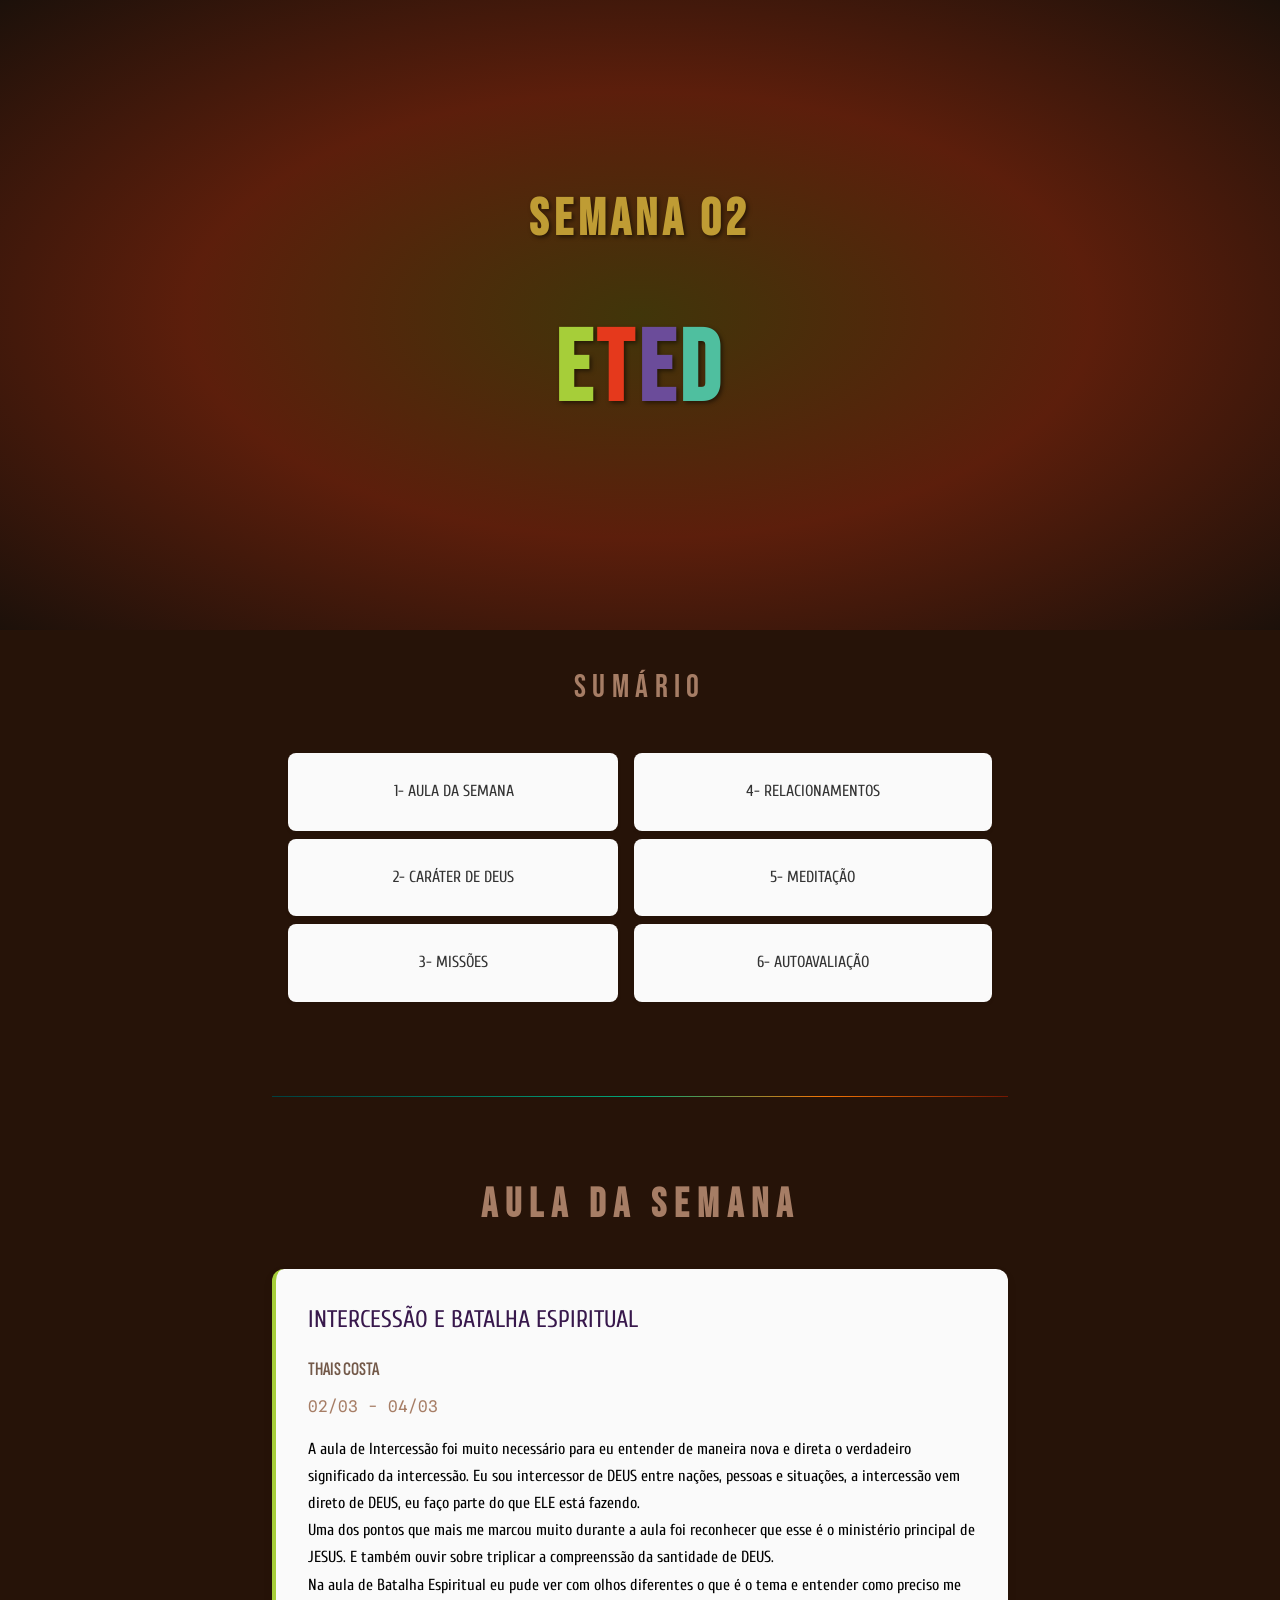
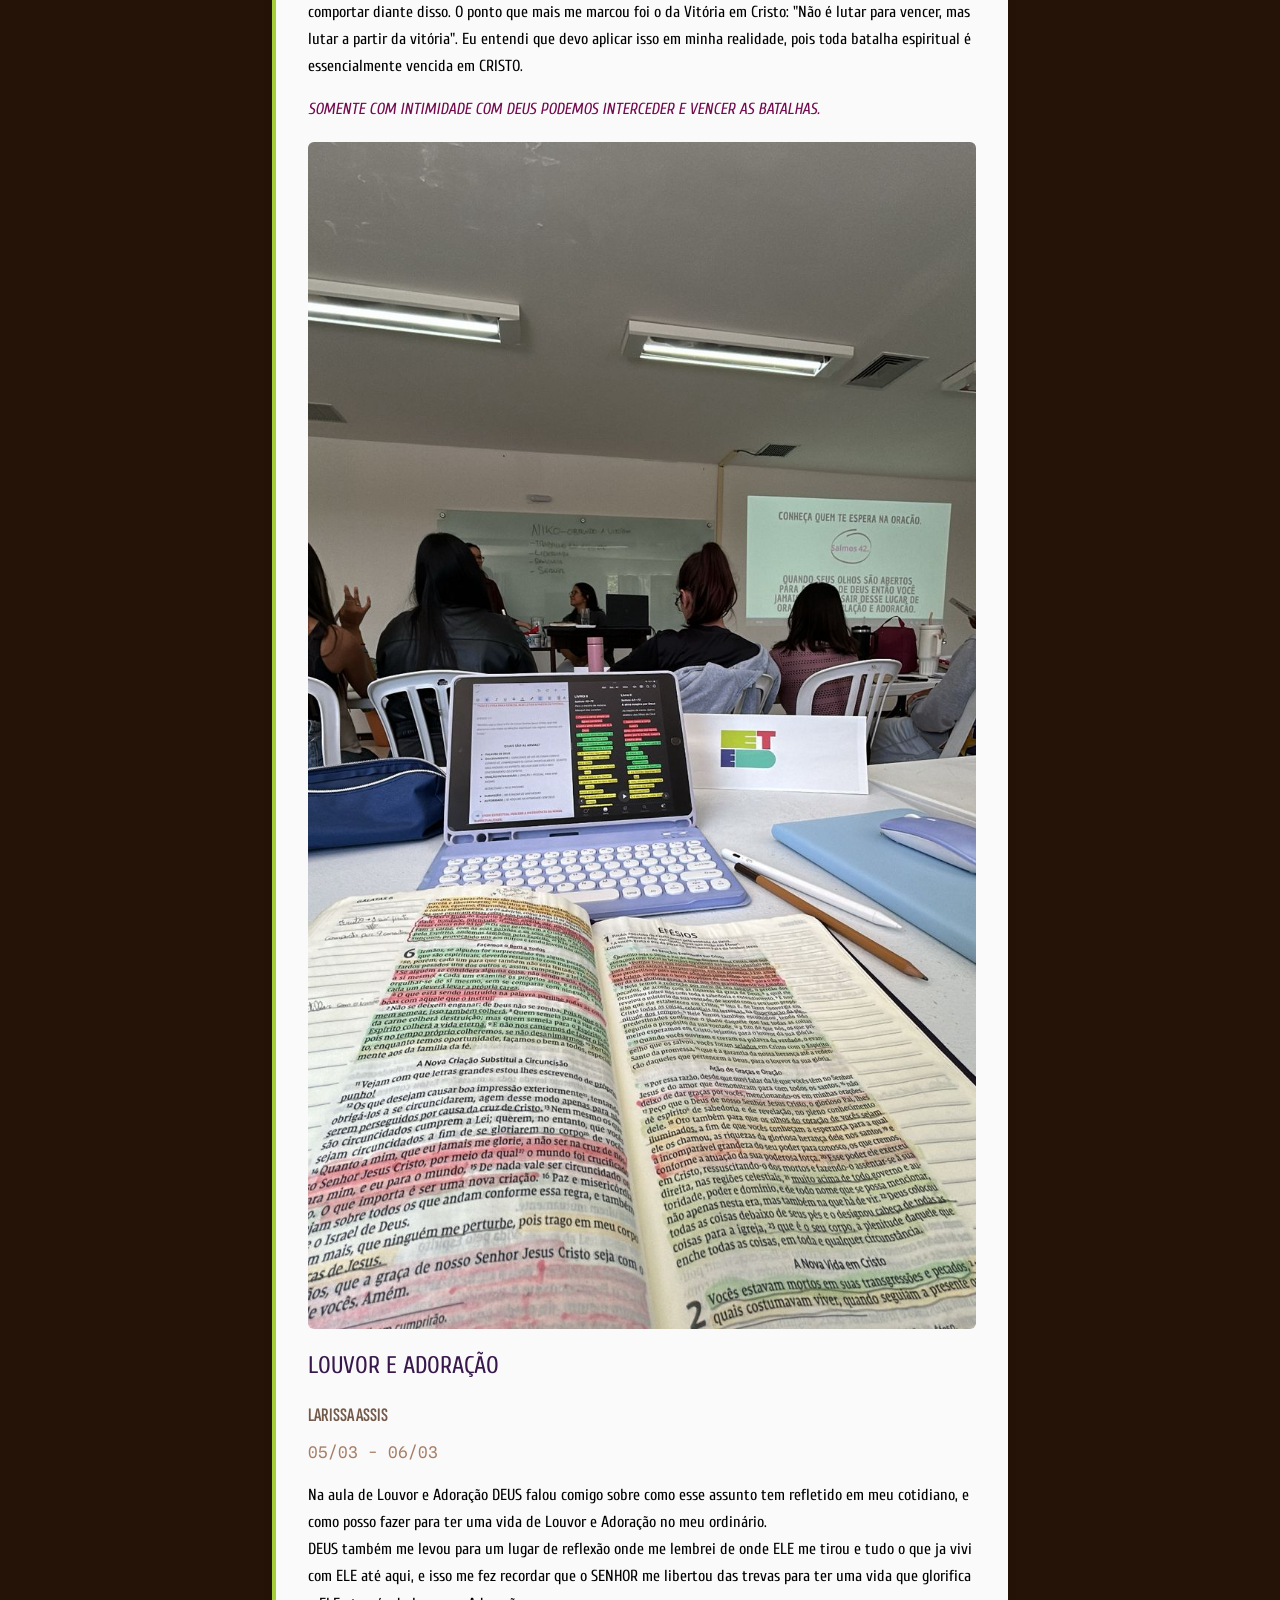
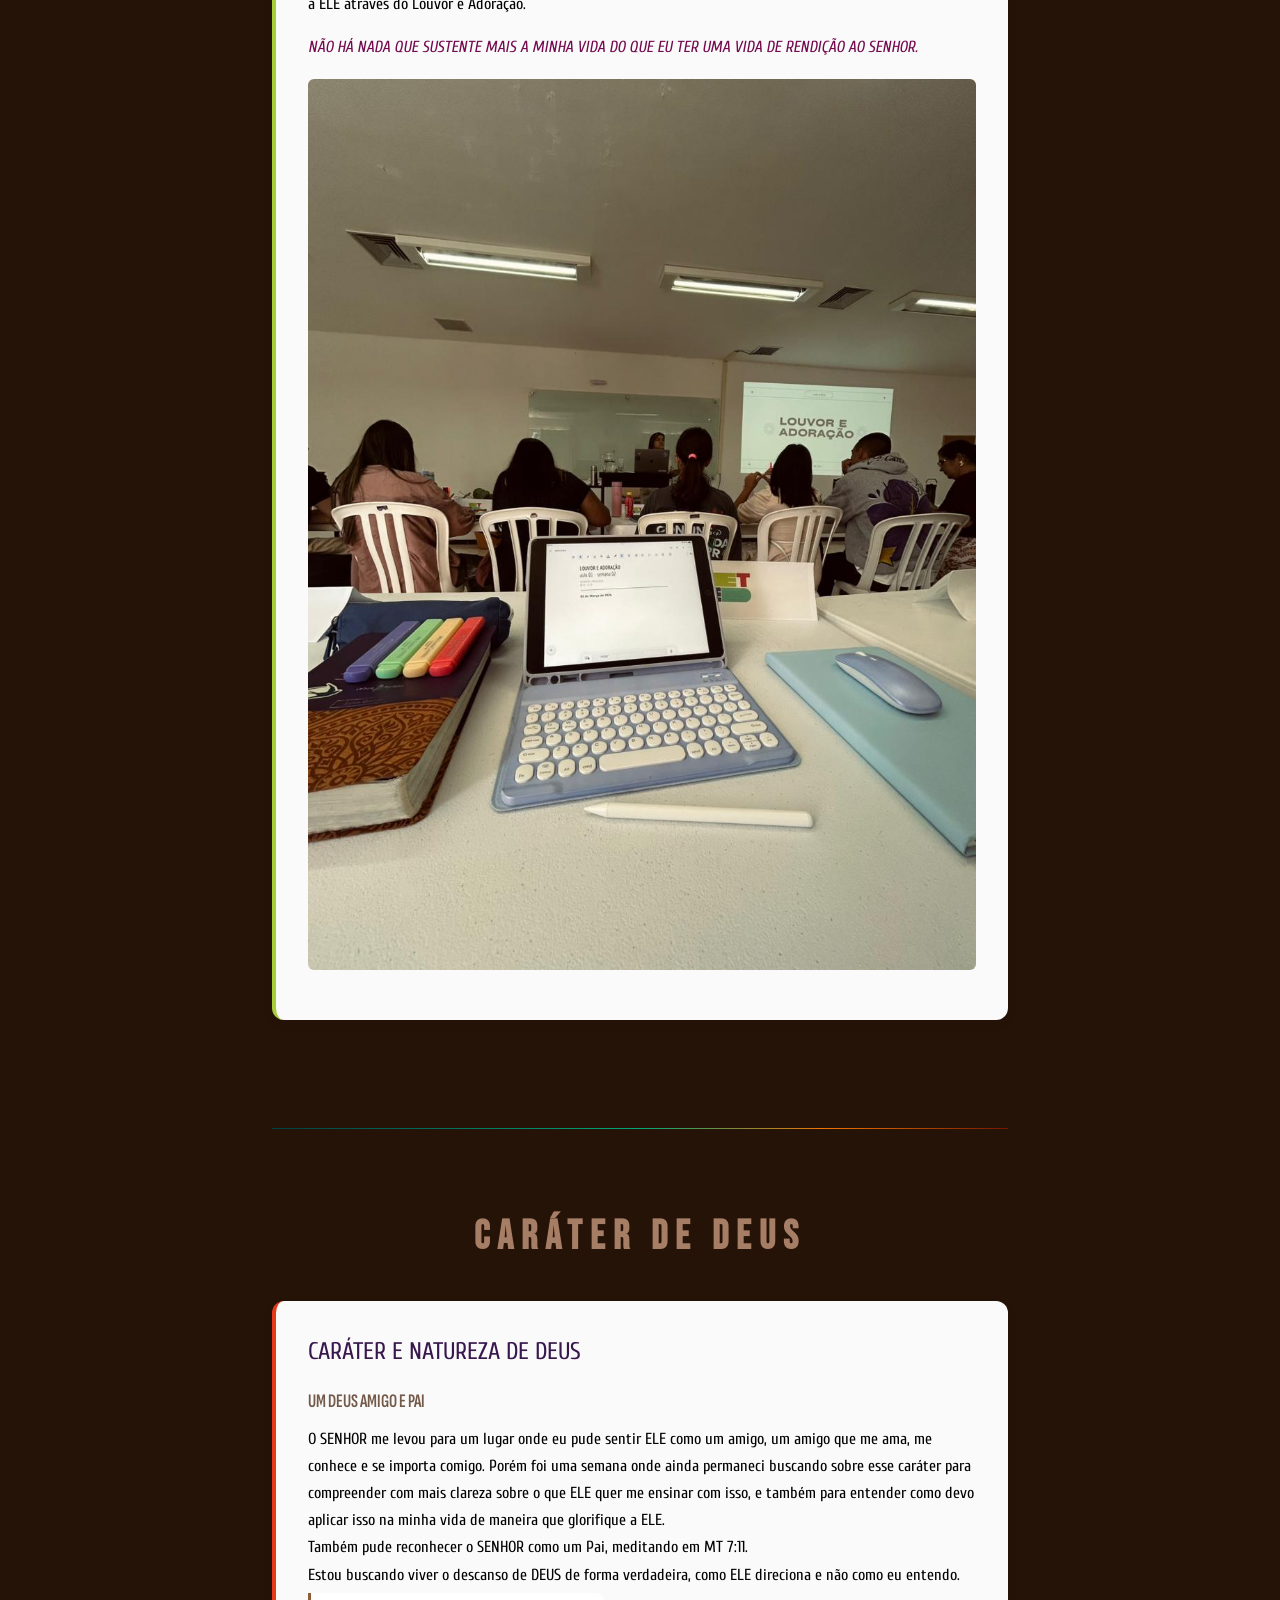
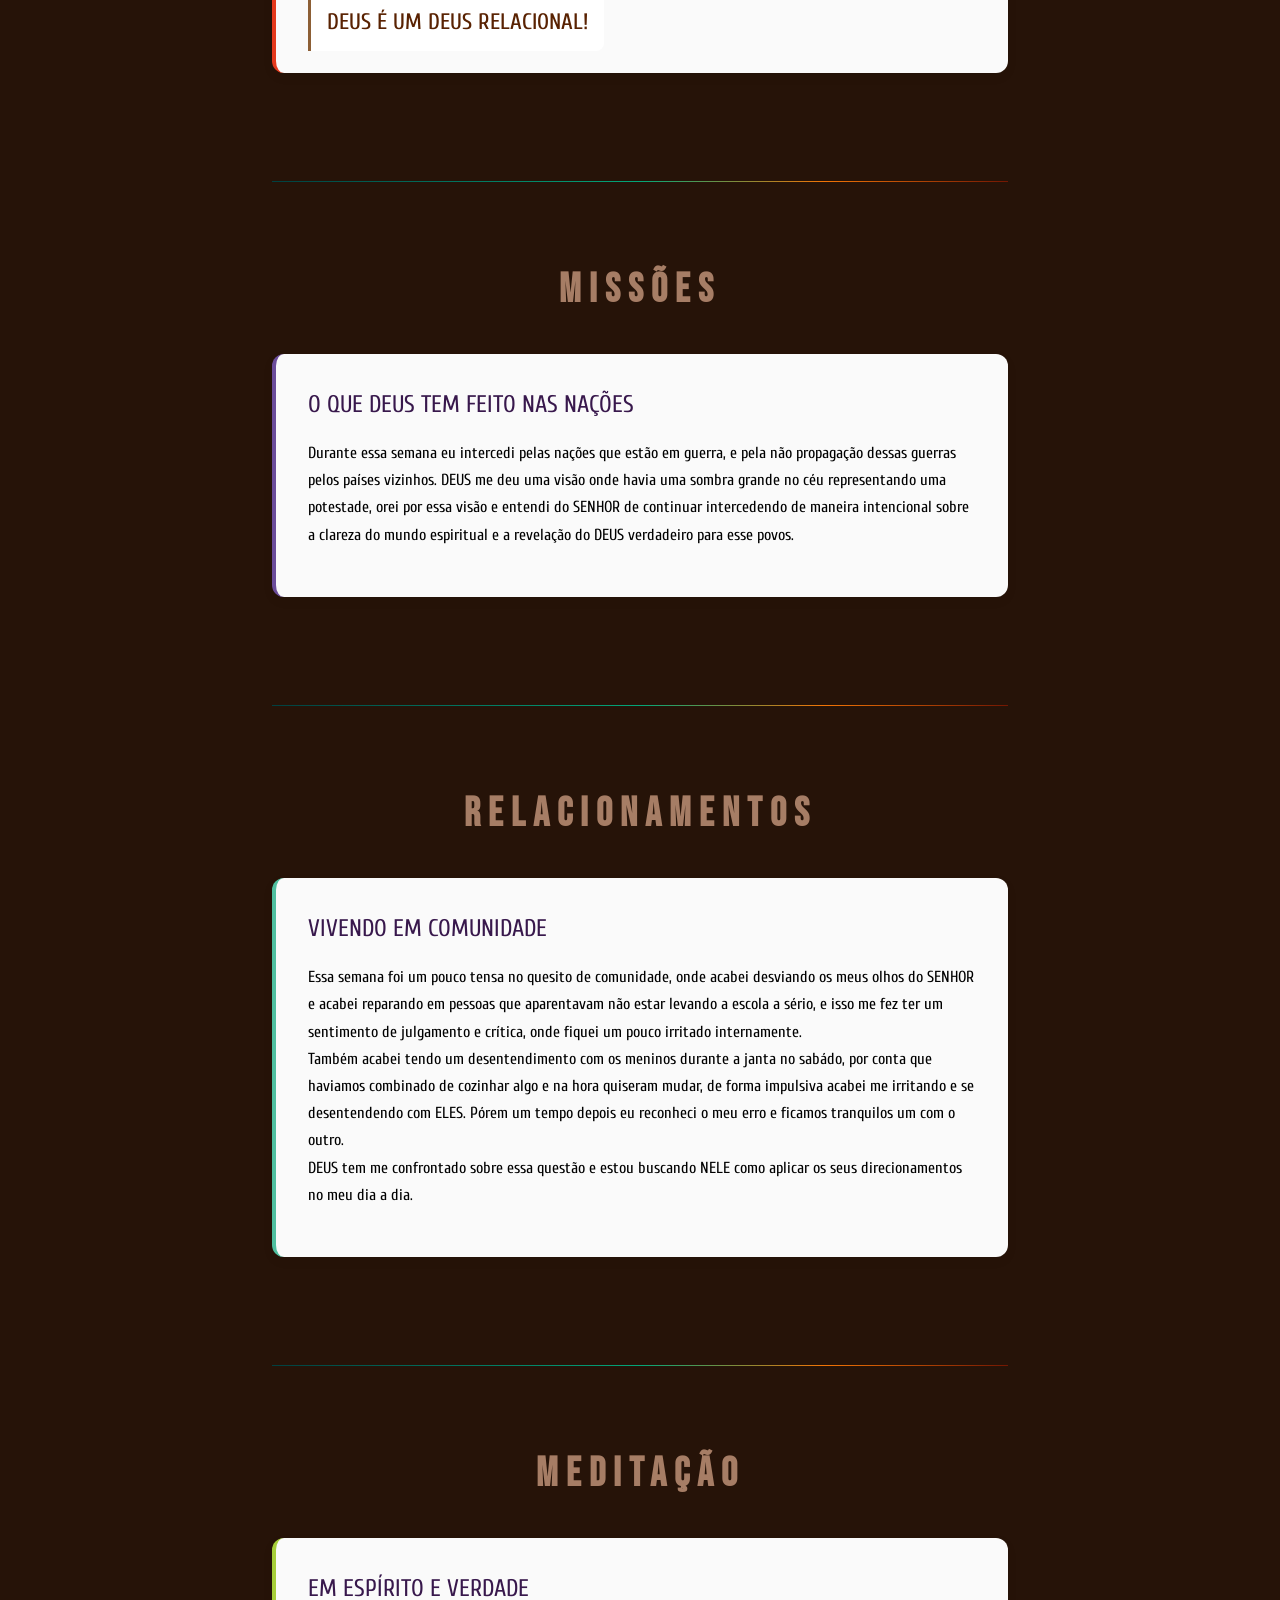
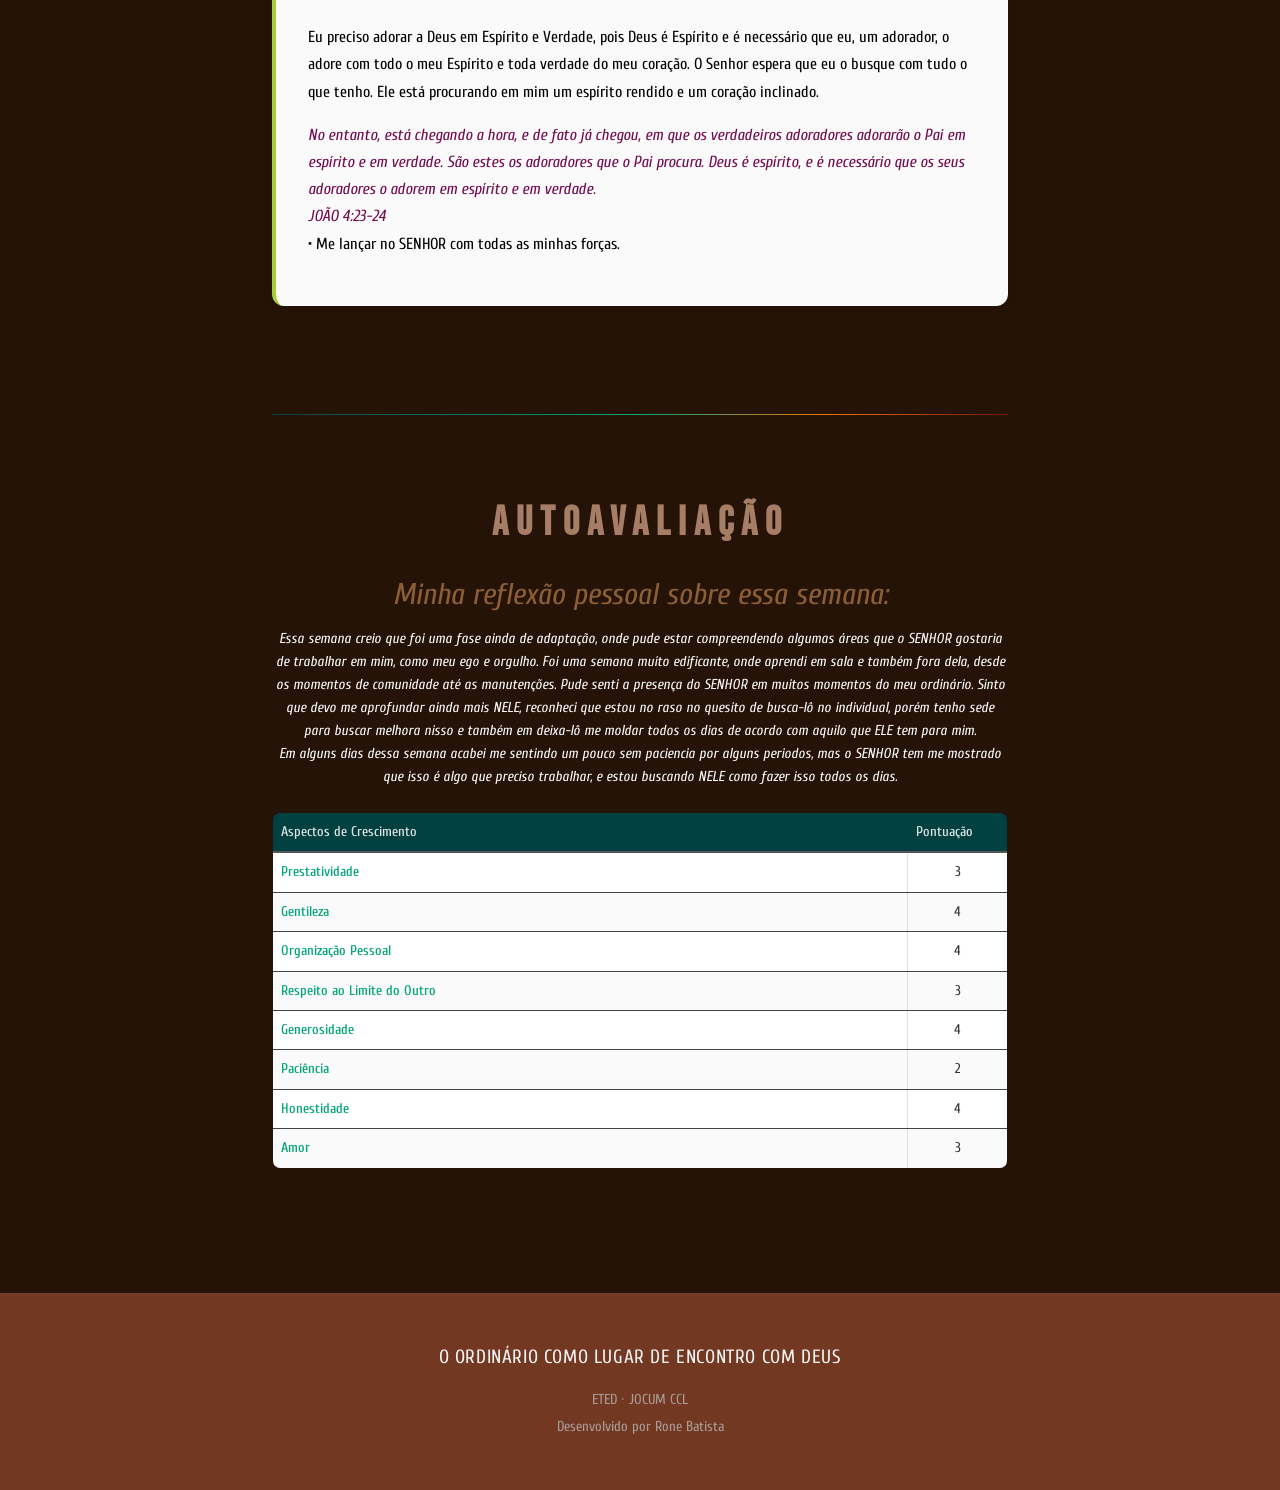
==== semana2.html @ 96b36e3c "feat: add new page" ====
<!DOCTYPE html>
<html lang="pt-BR">

<head>
    <meta charset="UTF-8" />
    <meta name="viewport" content="width=device-width, initial-scale=1.0" />
    <title>SEMANARIO 02</title>
    <link rel="stylesheet" href="style.css">
    <link rel="stylesheet" href="style-semana2.css">
</head>

<body>

    <main>
        <!-- HERO -->
        <section class="hero">
            <h1 class="titulo">SEMANA 02</h1>
            <h1 class="eted">
                <span>E</span><span>T</span><span>E</span><span>D</span>
        </section>

        <section class="sumario">
            <h2>SUMÁRIO</h2>
            <table class="sumario-table">
                <tbody>
                    <tr>
                        <td><a href="#aula">1- AULA DA SEMANA</a></td>
                        <td><a href="#relacionamentos">4- RELACIONAMENTOS</a></td>
                    </tr>
                    <tr>
                        <td><a href="#carater">2- CARÁTER DE DEUS</a></td>
                        <td><a href="#meditacao">5- MEDITAÇÃO</a></td>
                    </tr>
                    <tr>
                        <td><a href="#missoes">3- MISSÕES</a></td>
                        <td><a href="#autoavaliacao">6- AUTOAVALIAÇÃO</a></td>
                    </tr>
                </tbody>
            </table>
        </section>

        <div class="divider"></div>

        <!-- AULA DA SEMANA -->
        <section id="aula" class="aula">
            <h2>AULA DA SEMANA</h2>

            <div class="card green">
                <h3>INTERCESSÃO E BATALHA ESPIRITUAL</h3>
                <h4>THAIS COSTA</h4>
                <h5>02/03 - 04/03</h5>
                <p>A aula de Intercessão foi muito necessário para eu entender de maneira nova e direta o verdadeiro
                    significado da intercessão. Eu sou intercessor de DEUS entre nações, pessoas e situações, a
                    intercessão vem direto de DEUS, eu faço parte do que ELE está fazendo. <br>
                    Uma dos pontos que mais me marcou muito durante a aula foi reconhecer que esse é o ministério
                    principal de JESUS.
                    E também ouvir sobre triplicar a compreenssão da santidade de DEUS. <br>
                    Na aula de Batalha Espiritual eu pude ver com olhos diferentes o que é o tema e entender como
                    preciso me comportar diante disso.
                    O ponto que mais me marcou foi o da Vitória em Cristo: "Não é lutar para vencer, mas lutar a partir
                    da vitória". Eu entendi que devo aplicar isso em minha realidade, pois toda batalha espiritual é
                    essencialmente vencida em CRISTO.
                </p>

                <p><em>SOMENTE COM INTIMIDADE COM DEUS PODEMOS INTERCEDER E VENCER AS BATALHAS.</em></p>

                <div class="carousel">
                    <div class="carousel-images">
                        <img class="carousel-item" src="./img/semana2.jpeg" alt="">
                    </div>
                </div>

                <h3>LOUVOR E ADORAÇÃO</h3>
                <h4>LARISSA ASSIS</h4>
                <h5>05/03 - 06/03</h5>
                <p>Na aula de Louvor e Adoração DEUS falou comigo sobre como esse assunto tem refletido em meu
                    cotidiano, e como posso fazer para ter uma vida de Louvor e Adoração no meu ordinário. <br>
                    DEUS também me levou para um lugar de reflexão onde me lembrei de onde ELE me tirou e tudo o que ja
                    vivi com ELE até aqui, e isso me fez recordar que o SENHOR me libertou das trevas para ter uma vida
                    que glorifica a ELE através do Louvor e Adoração. <br>
                </p>

                <p><em>NÃO HÁ NADA QUE SUSTENTE MAIS A MINHA VIDA DO QUE EU TER UMA VIDA DE RENDIÇÃO AO SENHOR.</em></p>

                <div class="carousel">
                    <div class="carousel-images">
                        <img class="carousel-item" src="./img/semanaa2.jpeg" alt="">
                    </div>
                </div>
            </div>

        </section>

        <div class="divider"></div>

        <section id="carater" class="carater">
            <h2>CARÁTER DE DEUS</h2>
            <div class="card red">
                <h3>CARÁTER E NATUREZA DE DEUS</h3>
                <h4>UM DEUS AMIGO E PAI</h4>
                <p>
                    O SENHOR me levou para um lugar onde eu pude sentir ELE como um amigo, um amigo que me ama, me
                    conhece e se importa comigo. Porém foi uma semana onde ainda permaneci buscando sobre esse caráter
                    para compreender com mais clareza sobre o que ELE quer me ensinar com isso, e também para entender
                    como devo aplicar isso na minha vida de maneira que glorifique a ELE. <br>
                    Também pude reconhecer o SENHOR como um Pai, meditando em MT 7:11. <br>
                    Estou buscando viver o descanso de DEUS de forma verdadeira, como ELE direciona e não como eu
                    entendo.


                </p>
                <span class="frases">DEUS É UM DEUS RELACIONAL!</span>
            </div>
        </section>

        <div class="divider"></div>

        <section id="missoes" class="missoes">
            <h2>MISSÕES</h2>
            <div class="card purple">
                <h3>O QUE DEUS TEM FEITO NAS NAÇÕES</h3>
                <p>
                    Durante essa semana eu intercedi pelas nações que estão em guerra, e pela não propagação dessas
                    guerras pelos
                    países vizinhos.
                    DEUS me deu uma visão onde havia uma sombra grande no céu representando uma potestade, orei por essa
                    visão e entendi do SENHOR de continuar intercedendo de maneira intencional sobre a clareza do mundo
                    espiritual e a revelação do DEUS verdadeiro para esse povos.
                </p>
            </div>
        </section>

        <div class="divider"></div>

        <section id="relacionamentos" class="relacionamentos">
            <h2>RELACIONAMENTOS</h2>
            <div class="card teal">
                <h3>VIVENDO EM COMUNIDADE</h3>
                <p>
                    Essa semana foi um pouco tensa no quesito de comunidade, onde acabei desviando os meus olhos do
                    SENHOR e acabei reparando em pessoas que aparentavam não estar levando a escola a sério, e isso me
                    fez ter um sentimento de julgamento e crítica, onde fiquei um pouco irritado internamente. <br>
                    Também acabei tendo um desentendimento com os meninos durante a janta no sabádo, por conta que
                    haviamos combinado de cozinhar algo e na hora quiseram mudar, de forma impulsiva acabei me irritando
                    e se desentendendo com ELES. Pórem um tempo depois eu reconheci o meu erro e ficamos tranquilos um
                    com o outro. <br>
                    DEUS tem me confrontado sobre essa questão e estou buscando NELE como aplicar os seus
                    direcionamentos no meu dia a dia.
                </p>
            </div>
        </section>

        <div class="divider"></div>

        <section id="meditacao" class="meditacao">
            <h2>MEDITAÇÃO</h2>
            <div class="card green">
                <h3>EM ESPÍRITO E VERDADE</h3>
                <p>
                    Eu preciso adorar a Deus em Espírito e Verdade, pois Deus é Espírito e é necessário que eu, um
                    adorador, o adore com todo o meu Espírito e toda verdade do meu coração. O Senhor espera que eu o
                    busque com tudo o que tenho. Ele está procurando em mim um espírito rendido e um coração inclinado.
                </p>
                <p>
                    <em>No entanto, está chegando a hora, e de fato já chegou, em que os verdadeiros adoradores
                        adorarão o Pai em espírito e em verdade. São estes os adoradores que o Pai procura.
                        Deus é espírito, e é necessário que os seus adoradores o adorem em espírito e em verdade.
                        <br>
                        JOÃO 4:23-24</em>
                    <br>
                    • Me lançar no SENHOR com todas as minhas forças.
                </p>
            </div>
        </section>

        <div class="divider"></div>

        <section id="autoavaliacao" class="autoavaliacao">
            <h2>AUTOAVALIAÇÃO</h2>
            <p class="sub">Minha reflexão pessoal sobre essa semana:</p>

            <p class="descricao">
                Essa semana creio que foi uma fase ainda de adaptação, onde pude estar compreendendo algumas áreas
                que o SENHOR gostaria de trabalhar em mim, como meu ego e orgulho. Foi uma semana muito edificante,
                onde aprendi em sala e também fora dela, desde os momentos de comunidade até as manutenções. Pude
                senti a presença do SENHOR em muitos momentos do meu ordinário. Sinto que devo me aprofundar ainda
                mais NELE, reconheci que estou no raso no quesito de busca-lô no individual, porém tenho sede para
                buscar melhora nisso e também em deixa-lô me moldar todos os dias de acordo com aquilo que ELE tem
                para mim. <br>
                Em alguns dias dessa semana acabei me sentindo um pouco sem paciencia por alguns periodos, mas o
                SENHOR tem me mostrado que isso é algo que preciso trabalhar, e estou buscando NELE como fazer isso
                todos os dias.
            </p>


            <div class="table-wrapper">
                <table class="tabela-avaliacao">
                    <thead>
                        <tr>
                            <th>Aspectos de Crescimento</th>
                            <th>Pontuação</th>
                        </tr>
                    </thead>
                    <tbody>
                        <tr>
                            <td>Prestatividade</td>
                            <td>3</td>
                        </tr>
                        <tr>
                            <td>Gentileza</td>
                            <td>4</td>
                        </tr>
                        <tr>
                            <td>Organização Pessoal</td>
                            <td>4</td>
                        </tr>
                        <tr>
                            <td>Respeito ao Limite do Outro</td>
                            <td>3</td>
                        </tr>
                        <tr>
                            <td>Generosidade</td>
                            <td>4</td>
                        </tr>
                        <tr>
                            <td>Paciência</td>
                            <td>2</td>
                        </tr>
                        <tr>
                            <td>Honestidade</td>
                            <td>4</td>
                        </tr>
                        <tr>
                            <td>Amor</td>
                            <td>3</td>
                        </tr>
                    </tbody>
                </table>
            </div>
        </section>
    </main>

    <footer>
        <h4>O ORDINÁRIO COMO LUGAR DE ENCONTRO COM DEUS</h4>
        <p>ETED · JOCUM CCL</p>
        <p>Desenvolvido por Rone Batista</p>
    </footer>

    <script src="script.js"></script>
</body>

</html>
---- style.css ----
:root{
  --bg: #0e0e0e;
  --text: #f2f2f2;
  --muted: #b5b5b5;
  --green: #a6ce39;
  --red: #e5391c;
  --purple: #6b4c9a;
  --teal: #4fbf9f;
}

*{box-sizing:border-box;margin:0;padding:0}

body{
  font-family:-apple-system, BlinkMacSystemFont, "Inter", sans-serif;
  background:var(--bg);
  color:var(--text);
  line-height:1.5;
  -webkit-font-smoothing:antialiased;
}

/* Mobile-first base */
main{max-width:720px;margin:0 auto;padding:20px 16px}
section{padding:28px 0}

.hero{min-height:60vh;display:flex;flex-direction:column;gap:18px;align-items:center;justify-content:center;text-align:center}
.logo{width:120px;height:auto}
.titulo{font-size:1.6rem;color:var(--text);margin-top:6px}
.hero h1{font-size:2rem;font-weight:800;margin:6px 0}
.semana{font-family:'Courier New',Courier,monospace;font-size:1.2rem;color:var(--muted)}
.eted span:nth-child(1){color:var(--green)}
.eted span:nth-child(2){color:var(--red)}
.eted span:nth-child(3){color:var(--purple)}
.eted span:nth-child(4){color:var(--teal)}
.hero-quote{color:var(--muted);max-width:640px;margin:0 auto}

.container{width:100%;padding-top:8px}
.section-header{display:flex;flex-direction:column;align-items:center;gap:12px}
.section-title-story{font-size:1.2rem;color:var(--text)}
.hero-image .profile-photo{width:110px;height:110px;object-fit:cover;border-radius:999px}

h2{font-size:1.4rem;margin-bottom:12px;text-align:center}
p{color:var(--muted);margin-bottom:12px}
.frases{font-size:1rem;font-weight:700;color:var(--text)}

/* ============ SEMANAS CARDS ============ */
.semanas-cards{
  margin:40px 0;
  padding:0 16px;
}

.semanas-cards h2{
  margin-bottom:24px;
  font-size:1.6rem;
  font-weight:700;
  color:var(--text);
  text-align:center;
}

.cards-grid{
  display:grid;
  grid-template-columns:repeat(auto-fit, minmax(280px, 1fr));
  gap:20px;
  max-width:1200px;
  margin:0 auto;
}

.semana-card{
  display:flex;
  align-items:center;
  background:linear-gradient(135deg, rgba(191,142,99,0.05), rgba(140,116,94,0.03));
  border:2px solid var(--accent);
  border-radius:12px;
  padding:20px;
  text-decoration:none;
  color:inherit;
  transition:all 0.3s cubic-bezier(0.34, 1.56, 0.64, 1);
  position:relative;
  overflow:hidden;
  cursor:pointer;
}

.semana-card::before{
  content:'';
  position:absolute;
  top:0;
  left:-100%;
  width:100%;
  height:100%;
  background:linear-gradient(90deg, transparent, rgba(255,255,255,0.1), transparent);
  transition:left 0.5s ease;
}

.semana-card:hover::before{
  left:100%;
}

.semana-card:hover{
  transform:translateY(-4px);
  border-color:var(--color-2);
  box-shadow:0 12px 32px rgba(191,142,99,0.2);
  background:linear-gradient(135deg, rgba(191,142,99,0.08), rgba(140,116,94,0.05));
}

.semana-card.coming-soon{
  opacity:0.7;
  cursor:not-allowed;
}

.semana-card.coming-soon:hover{
  transform:none;
  box-shadow:none;
  background:linear-gradient(135deg, rgba(191,142,99,0.05), rgba(140,116,94,0.03));
}

.semana-card.semana-2{
  background:linear-gradient(135deg, rgba(166,206,57,0.1), rgba(107,76,154,0.1));
  border:2px solid var(--green);
  box-shadow:0 8px 24px rgba(166,206,57,0.3);
}

.semana-card.semana-2:hover{
  border-color:var(--purple);
  box-shadow:0 12px 32px rgba(107,76,154,0.4);
  transform:translateY(-4px);
}

.card-number{
  font-size:2.5rem;
  font-weight:800;
  color:var(--accent);
  margin-right:16px;
  min-width:60px;
  text-align:center;
  opacity:0.8;
}

.semana-card:hover .card-number{
  opacity:1;
  color:var(--color-2);
}

.card-content{
  flex:1;
}

.card-content h3{
  font-size:1.1rem;
  font-weight:700;
  color:var(--text);
  margin:0 0 4px 0;
}

.card-content p{
  color:var(--muted);
  margin:0 0 4px 0;
  font-size:0.95rem;
}

.card-content small{
  color:var(--accent);
  font-weight:600;
  font-size:0.85rem;
}

.divider{height:1px;background:linear-gradient(to right,transparent,var(--green),var(--red),var(--purple),var(--teal),transparent);margin:40px 0}

.card{border-left:4px solid;padding-left:12px;margin-bottom:28px}
.card h3{font-size:1.05rem;margin-bottom:8px;color:var(--text)}
.green{border-color:var(--green)}.red{border-color:var(--red)}.purple{border-color:var(--purple)}.teal{border-color:var(--teal)}

.carousel{position:relative;width:100%;overflow:hidden;margin:18px 0}
.carousel-images{display:flex;transition:transform .4s ease-in-out;width:100%}
.carousel img{width:100%;height:auto;flex-shrink:0;display:block;object-fit:cover}

/* carousel items: fixed aspect ratio and responsive */
.carousel-item{width:100%;height:220px;object-fit:cover;border-radius:6px}
@media(min-width:600px){.carousel-item{height:300px}}
@media(min-width:900px){.carousel-item{height:420px}}
.carousel button{position:absolute;top:50%;transform:translateY(-50%);background:transparent;border:none;color:#000;/* set arrow color to black */font-size:1.2rem;padding:6px;cursor:pointer;z-index:10;opacity:0.85}
.carousel button:hover{opacity:1;color:#000}
.carousel .prev{left:8px}.carousel .next{right:8px}

.table-wrapper{overflow:auto;margin-top:12px}
.tabela-avaliacao{width:100%;border-collapse:collapse;font-size:14px}
.tabela-avaliacao thead th{text-align:left;padding:8px;border-bottom:2px solid #555;color:#e0e0e0}
.tabela-avaliacao tbody td{padding:8px;border-bottom:1px solid #444}
.tabela-avaliacao td:last-child{width:90px}

/* Sumário em tabela: 2 colunas */
.sumario-table{width:100%;border-collapse:collapse;margin:6px 0}
.sumario-table td{padding:10px;border-radius:6px}
.sumario-table td:first-child{padding-right:8px}
.sumario-table td{background:transparent;color:var(--muted);font-weight:600}
.sumario-table td::before{content:""}

@media(min-width:600px){
  .sumario-table td{background:rgba(255,255,255,0.02)}
  .sumario-table td{color:var(--text)}
}

/* amigos image */
.amigos{width:100%;max-width:360px;height:auto;display:block;object-fit:cover;border-radius:8px;margin-top:12px}
@media(min-width:600px){.amigos{float:right;margin-left:18px}}

footer{padding:20px 16px;text-align:center;color:var(--muted);font-size:0.95rem;border-top:1px solid rgba(255,255,255,0.04);background:#111;} 
footer h4{font-size:1rem;margin-bottom:6px;color:var(--text);letter-spacing:0.6px}
footer p{margin:4px 0;color:var(--muted);font-size:0.9rem}

/* Responsive enhancements */
@media(min-width:600px){
  main{padding:28px}
  .logo{width:140px}
  .titulo{font-size:2rem}
  .hero h1{font-size:2.6rem}
  h2{font-size:1.6rem}
  .section-header{flex-direction:row;justify-content:space-between;align-items:center}
  .hero-image .profile-photo{width:120px;height:120px}

  /* CARDS RESPONSIVE */
  .cards-grid{
    grid-template-columns:repeat(2, 1fr);
    gap:24px;
  }

  .semana-card{
    padding:24px;
  }

  .card-number{
    font-size:3rem;
    margin-right:20px;
  }
}

@media(min-width:900px){
  main{max-width:920px}
  .hero{min-height:70vh}
  .titulo{font-size:2.4rem}
  .hero h1{font-size:3.2rem}
  .carousel button{font-size:1.6rem;padding:10px}
  .card{padding-left:18px}

  /* CARDS DESKTOP */
  .cards-grid{
    grid-template-columns:repeat(3, 1fr);
    gap:28px;
  }

  .semana-card{
    padding:28px;
  }

  .card-number{
    font-size:3.5rem;
    margin-right:24px;
  }

  .card-content h3{
    font-size:1.2rem;
  }
}

@media (prefers-reduced-motion: reduce){
  .carousel-images{transition:none}
}
---- style-semana2.css ----
/* Google Fonts Import */
@import url('https://fonts.googleapis.com/css2?family=Bebas+Neue&family=Cuprum:ital,wght@0,400..700;1,400..700&family=Sofia+Sans+Extra+Condensed:ital,wght@0,1..1000;1,1..1000&family=Spline+Sans+Mono:ital,wght@0,300..700;1,300..700&display=swap');

body {
  background-color: #261308;
  color: var(--text-color);
  font-family: 'Cuprum', sans-serif;
  line-height: 1.6;
  margin: 0;
  padding: 0;
}

main {
  max-width: 800px;
  margin: 0 auto;
  padding: 0 2rem 2rem;
}

:root {
  --semana2-primary: #014040;   /* azul petróleo escuro */
  --semana2-secondary: #02735E; /* teal profundo */
  --semana2-accent: #03A678;    /* teal claro */
  --semana2-tertiary: #F27405;  /* laranja vibrante */
  --semana2-quaternary: #731702;/* marrom avermelhado */
  --bg-light: #FAFAFA;
  --text-color: #333;
  --border-color: #E0E0E0;
}

/* Hero */
.hero {
  text-align: center;
  padding: 3rem 0;
  background-image: url('./img/mar.jpg');
  background-size: cover;
  background-position: center;
  position: relative;
  width: 100vw;
  margin-left: calc(-50vw + 50%);
  margin-top: 0;
}

body {
  background-color: #261308;
}

.hero::before {
  content: '';
  position: absolute;
  top: 0;
  left: 0;
  right: 0;
  bottom: 0;
  background: radial-gradient(ellipse at center, rgba(171, 191, 17, 0.2) 0%, rgba(217, 56, 20, 0.3) 50%, rgba(13, 13, 13, 0.4) 100%);
  z-index: 1;
}

p {
  margin-bottom: 1.5rem;
  color: black;
}

.hero > * {
  position: relative;
  z-index: 2;
}

.titulo {
  font-size: 2.5rem;
  font-weight: 700;
  font-family: 'Bebas Neue', cursive;
  color: #BF9C34;
  margin: 0;
  letter-spacing: 0.1em;
  text-shadow: 2px 2px 4px rgba(0,0,0,0.5);
}

.titulo h1 {
  font-size: 5rem;
}

.eted {
  font-size: 2.5rem;
  font-weight: 700;
  font-family: 'Bebas Neue', cursive;
  margin: 0;
  letter-spacing: 0.1em;
}

.eted span {
  color: var(--semana2-secondary);
  text-shadow: 2px 2px 4px rgba(0,0,0,0.5);
  font-size: 100px;
}

/* Cards */
.card {
  background-color: var(--bg-light);
  padding: 2rem;
  margin: 2rem 0;
  border-radius: 12px;
  box-shadow: 0 4px 12px rgba(0,0,0,0.05);
}

.card h3 {
  font-size: 1.5rem;
  font-weight: 400;
  margin-bottom: 1rem;
  color: #38184C;
}

.card h4 {
  font-size: 1.2rem;
  font-weight: 600;
  font-family: 'Sofia Sans Extra Condensed', sans-serif;
  color: #735949;
  margin-bottom: 0.5rem;
}

.card h5 {
  font-size: 1rem;
  font-weight: 400;
  font-family: 'Spline Sans Mono', monospace;
  color: #A67D65;
  margin-bottom: 1rem;
}

.card p {
  margin-bottom: 1rem;
  line-height: 1.7;
}

.card em {
  font-style: italic;
  color: #730A4E;
}

/* Sumário */
.sumario {
  padding: 2rem 0;
}

.sumario h2 {
  font-size: 2rem;
  font-weight: 300;
  margin-bottom: 2rem;
  text-align: center;
}

.sumario-table {
  width: 100%;
  border-collapse: separate;
  border-spacing: 1rem 0.5rem;
}

.sumario-table td {
  background-color: var(--bg-light);
  border-radius: 8px;
  text-align: center;
  font-weight: 400;
  color: var(--text-color);
  box-shadow: 0 2px 4px rgba(0,0,0,0.05);
}

.sumario-table td a {
  color: inherit;
  text-decoration: none;
  display: block;
  padding: 1rem;
  border-radius: 8px;
  transition: background-color 0.3s ease;
}

.sumario-table td a:hover {
  background-color: rgba(255, 255, 255, 0.2);
}

/* Seções */
section h2 {
  font-size: 2.5rem;
  font-weight: 700;
  font-family: 'Bebas Neue', cursive;
  color: #A67D65;
  margin-bottom: 2rem;
  text-transform: uppercase;
  letter-spacing: 0.2em;
}

/* Frases */
.frases {
  font-size: 1.4rem;
  font-weight: 500;
  color: #592202;
  text-align: center;
  margin: 2rem 0;
  padding: 1rem;
  background-color: white;
  border-left: 3px solid #8C5E35;
  border-radius: 0 8px 8px 0;
}

.sub {
  font-size: 30px;
  color: #8C5E35;
  font-style: italic;
  margin-top: -1rem;
  margin-bottom: 1.5rem;
  text-align: center;
}

.descricao {
  font-size: 0.9rem;
  font-style: italic;
  color: var(--bg-light);
  margin-top: -1rem;
  margin-bottom: 1.5rem;
  text-align: center;
}


/* Tabela Autoavaliação */
.tabela-avaliacao {
  width: 100%;
  border-collapse: collapse;
  border: 1px solid var(--border-color);
  border-radius: 8px;
  overflow: hidden;
  box-shadow: 0 2px 8px rgba(0,0,0,0.1);
}

.tabela-avaliacao th {
  background-color: var(--semana2-primary);
  color: white;
  padding: 1rem;
  text-align: left;
  font-weight: 500;
  border-bottom: 1px solid var(--border-color);
}

.tabela-avaliacao td {
  padding: 1rem;
  border-bottom: 1px solid var(--border-color);
  background-color: white;
}

.tabela-avaliacao tr:nth-child(even) td {
  background-color: var(--bg-light);
}

.tabela-avaliacao td:first-child {
  font-weight: 500;
  color: var(--semana2-accent);
  border-right: 1px solid var(--border-color);
}

.tabela-avaliacao td:last-child {
  text-align: center;
  min-width: 100px;
}

/* Footer */
footer {
  background-color: #733822;
  color: white;
  text-align: center;
  padding: 3rem 2rem;
  margin-top: 4rem;
}

footer h4 {
  font-size: 1.2rem;
  font-weight: 300;
  margin-bottom: 1rem;
}

footer p {
  font-size: 0.9rem;
  opacity: 0.8;
}

/* Divider */
.divider {
  height: 1px;
  background: linear-gradient(to right,
      var(--semana2-primary),
      var(--semana2-secondary),
      var(--semana2-accent),
      var(--semana2-tertiary),
      var(--semana2-quaternary));
  margin: 3rem 0;
}

/* Responsividade */
@media (max-width: 768px) {
  main {
    padding: 1rem;
  }

  .hero {
    padding: 1.5rem 0;
    margin-top: 0;
  }

  .titulo, .eted {
    font-size: 2.5rem;
    margin: 0;
  }

  section h2 {
    font-size: 2rem;
  }

  .card {
    padding: 1.5rem;
  }

  .sumario-table {
    border-spacing: 0.5rem 0.25rem;
  }

  .sumario-table td {
    padding: 0.75rem;
  }
}
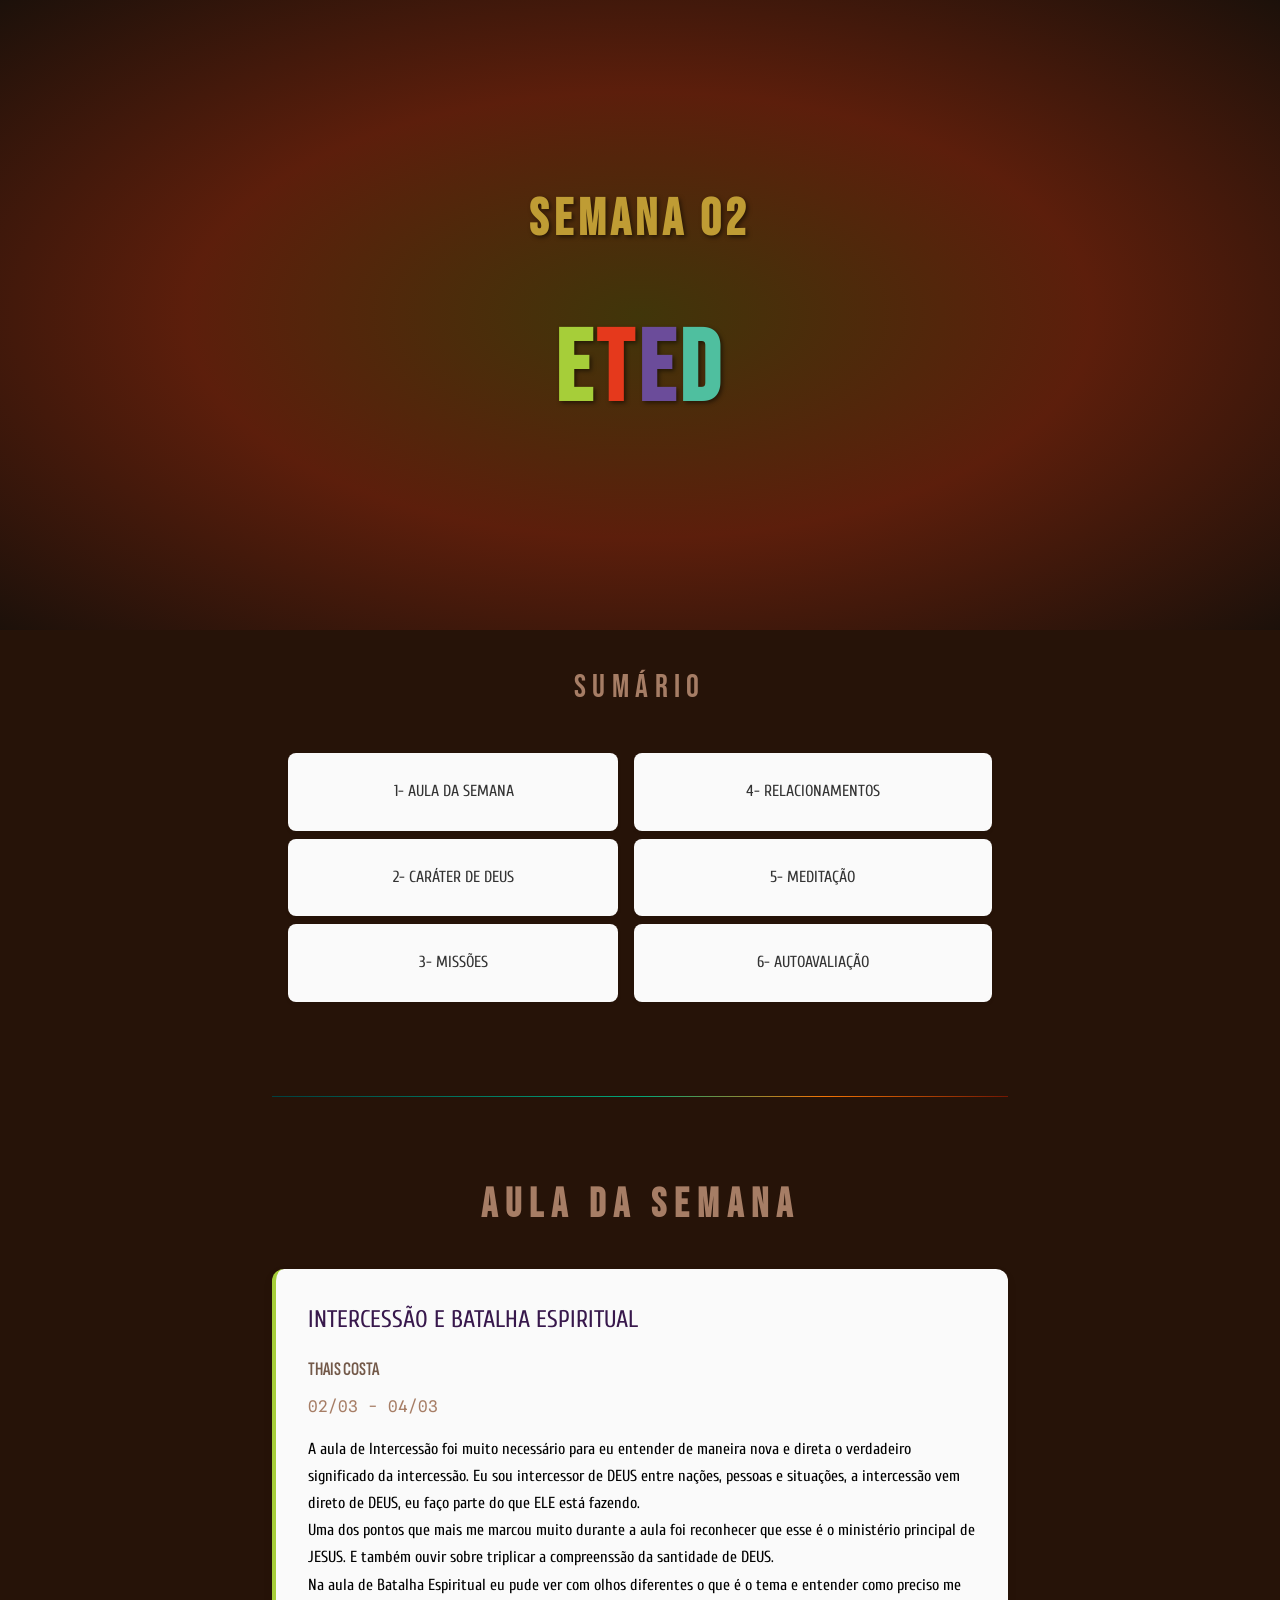
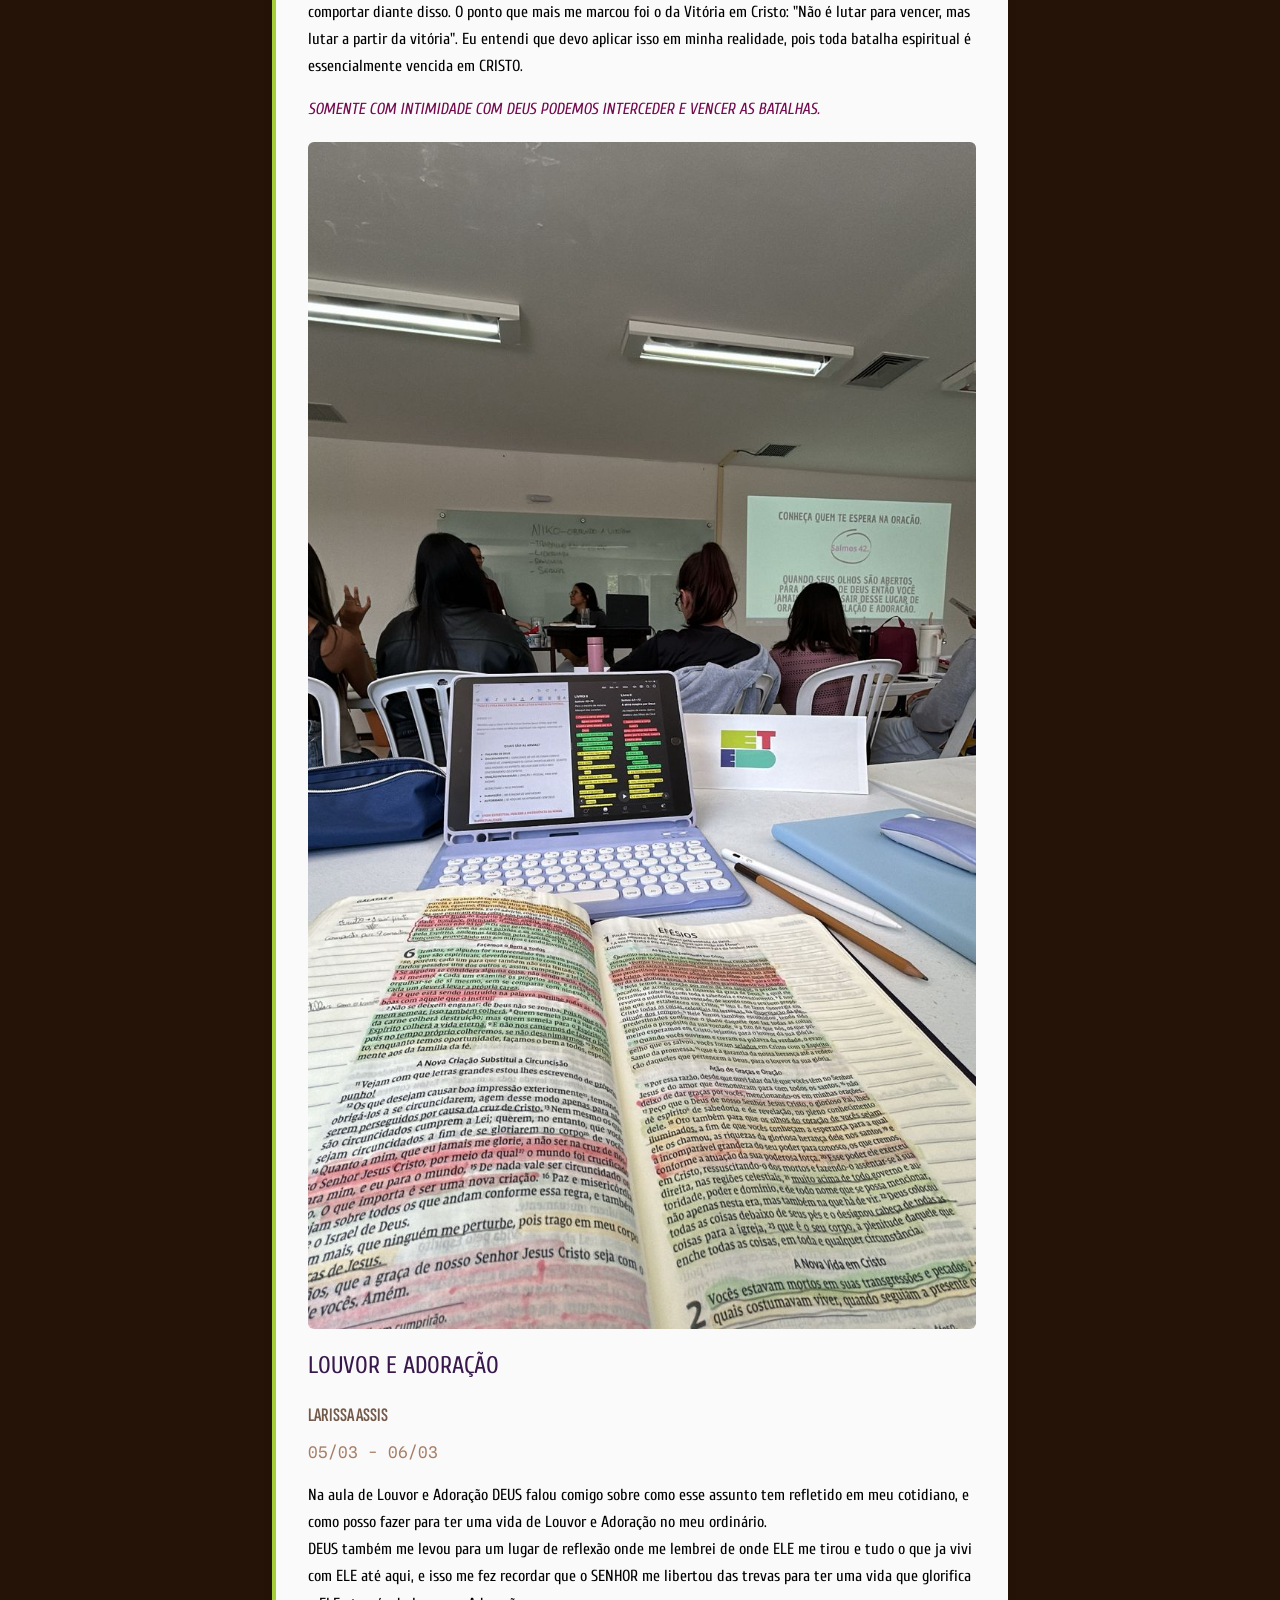
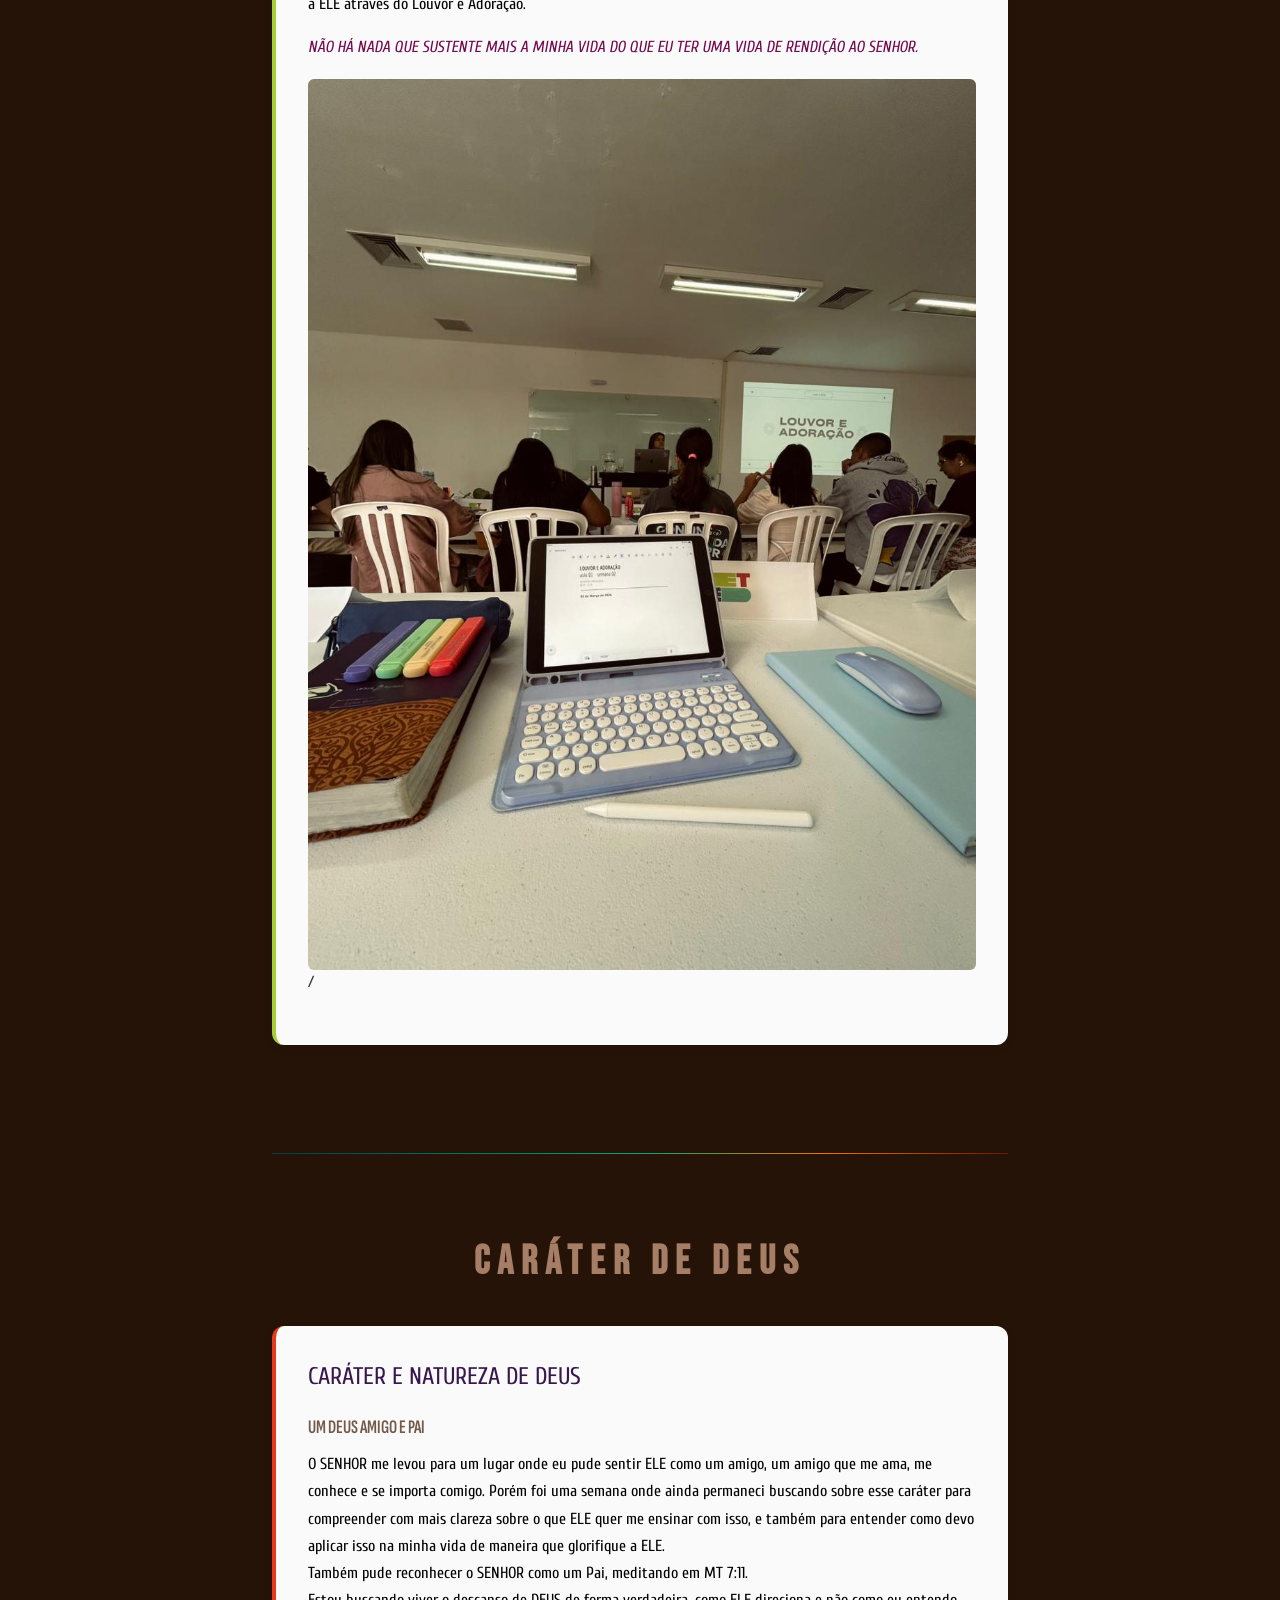
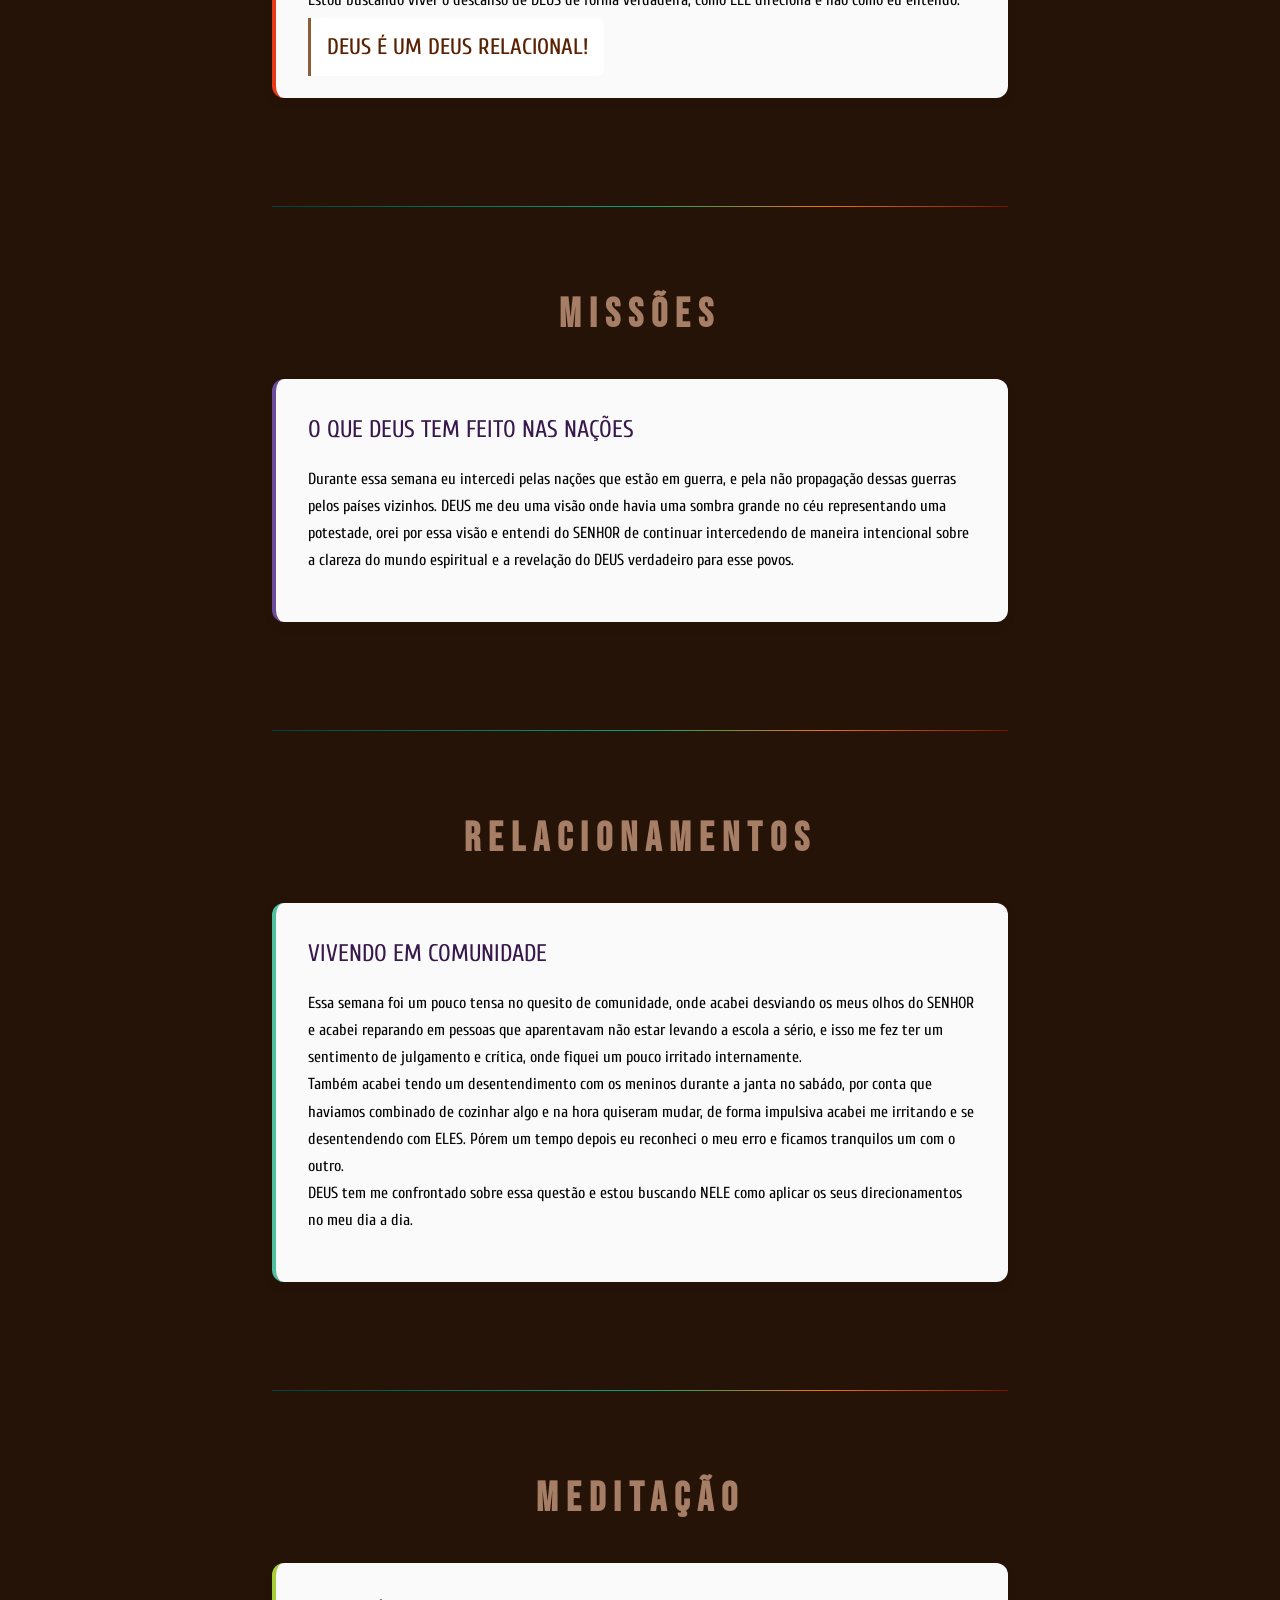
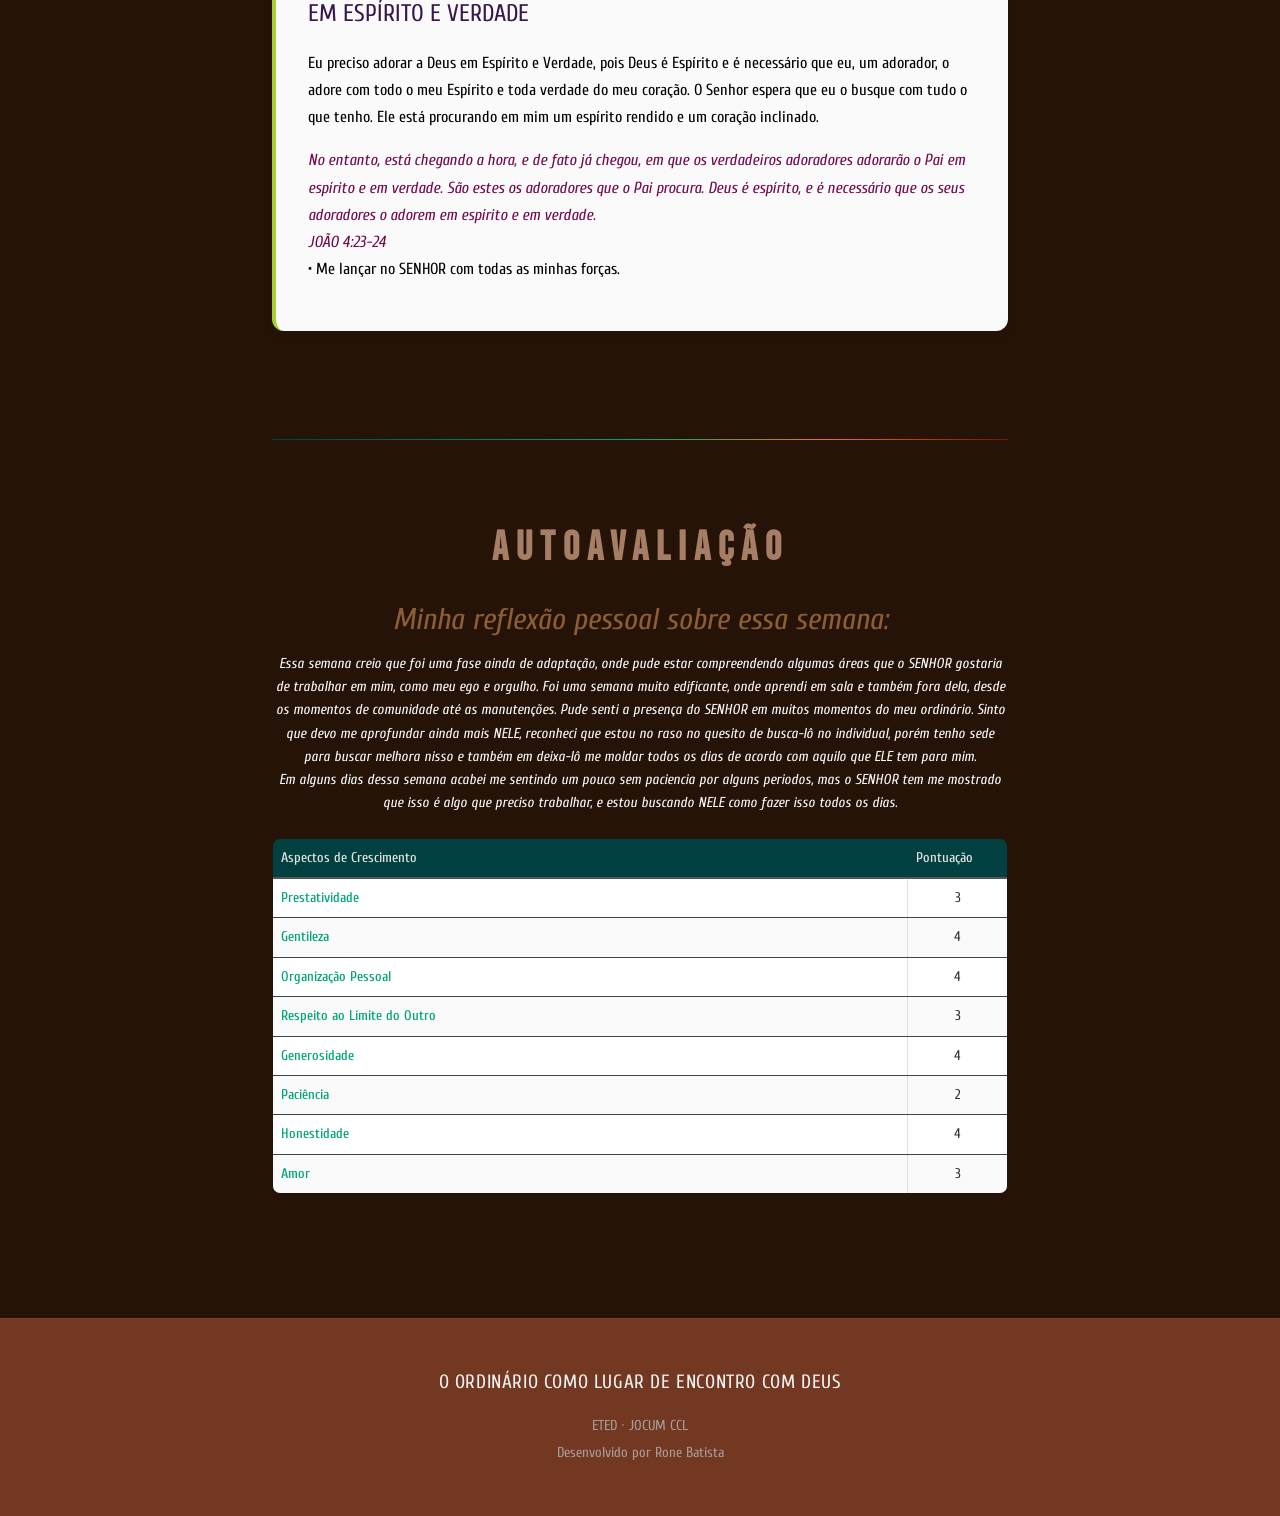
==== commit 1d330bf1: "semana3" ====
--- a/semana2.html
+++ b/semana2.html
@@ -85,7 +85,7 @@
                 <div class="carousel">
                     <div class="carousel-images">
                         <img class="carousel-item" src="./img/semanaa2.jpeg" alt="">
-                    </div>
+                    </div>/
                 </div>
             </div>
 
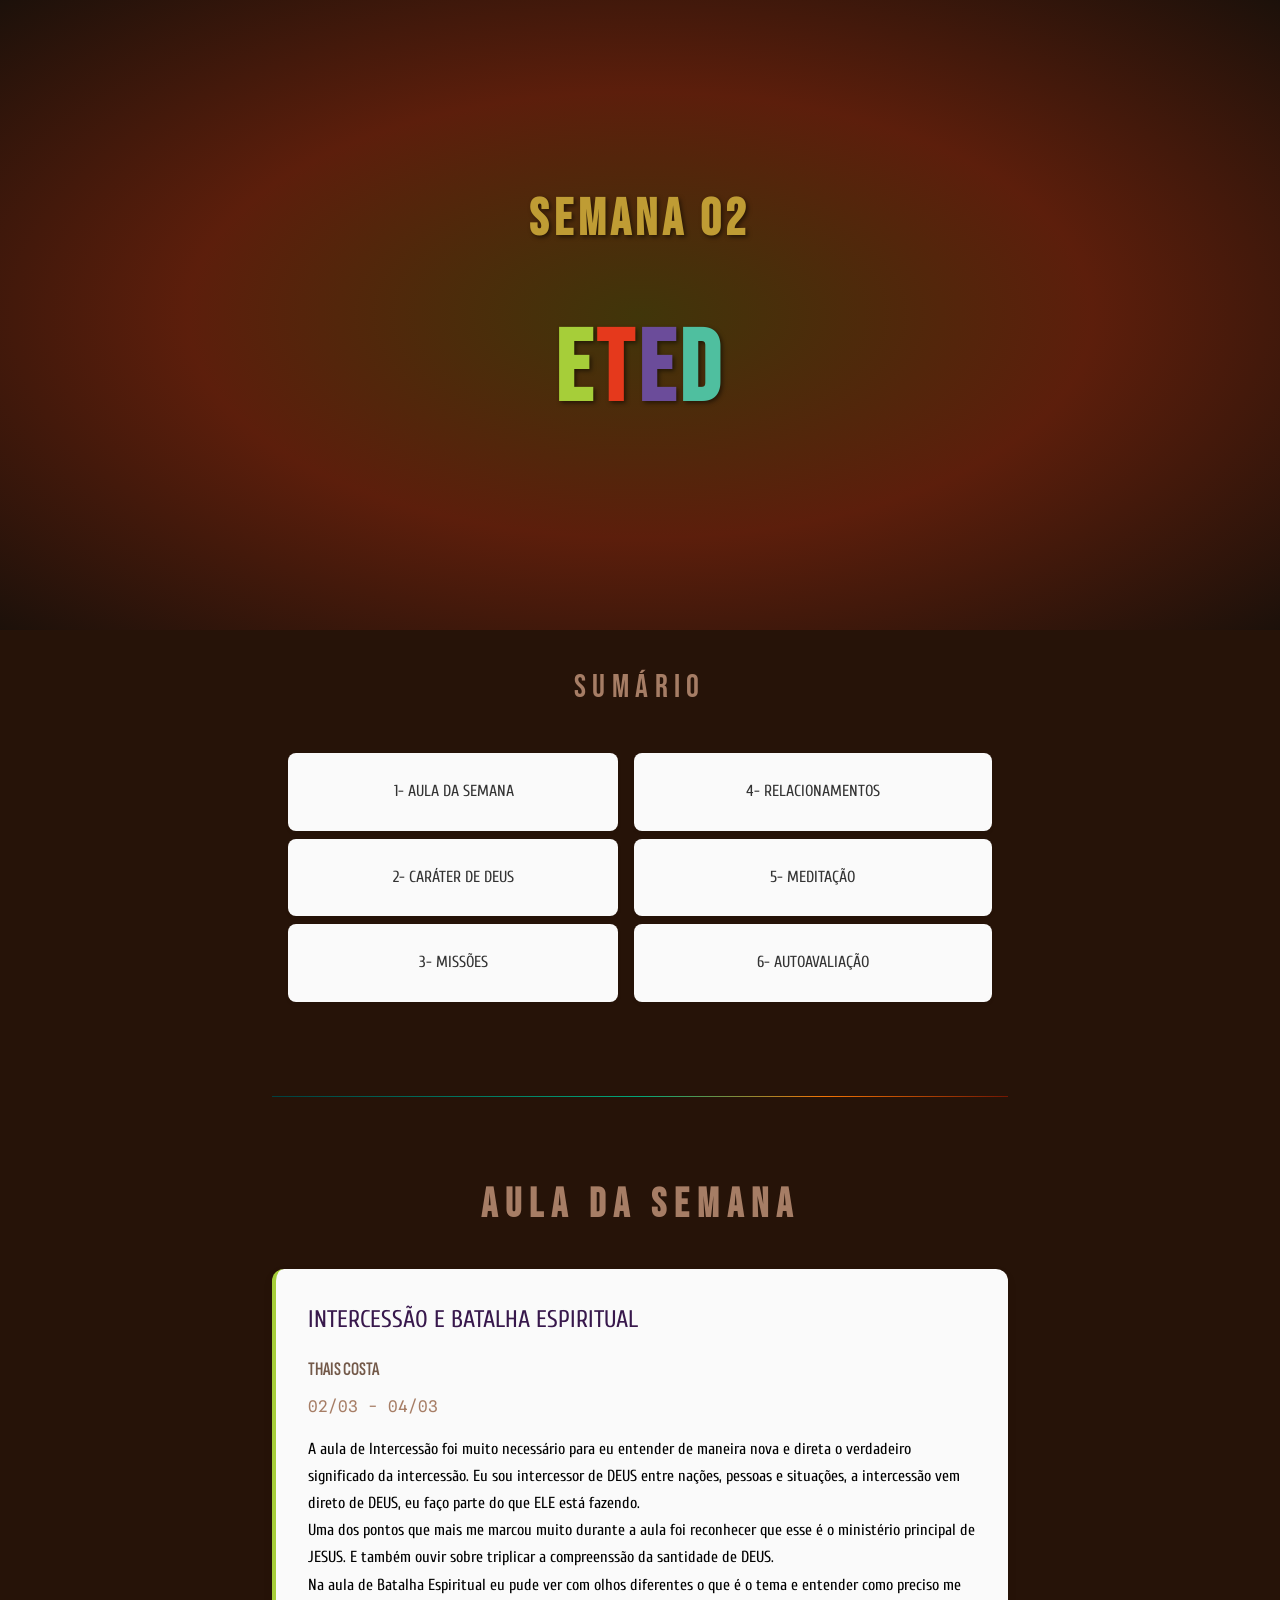
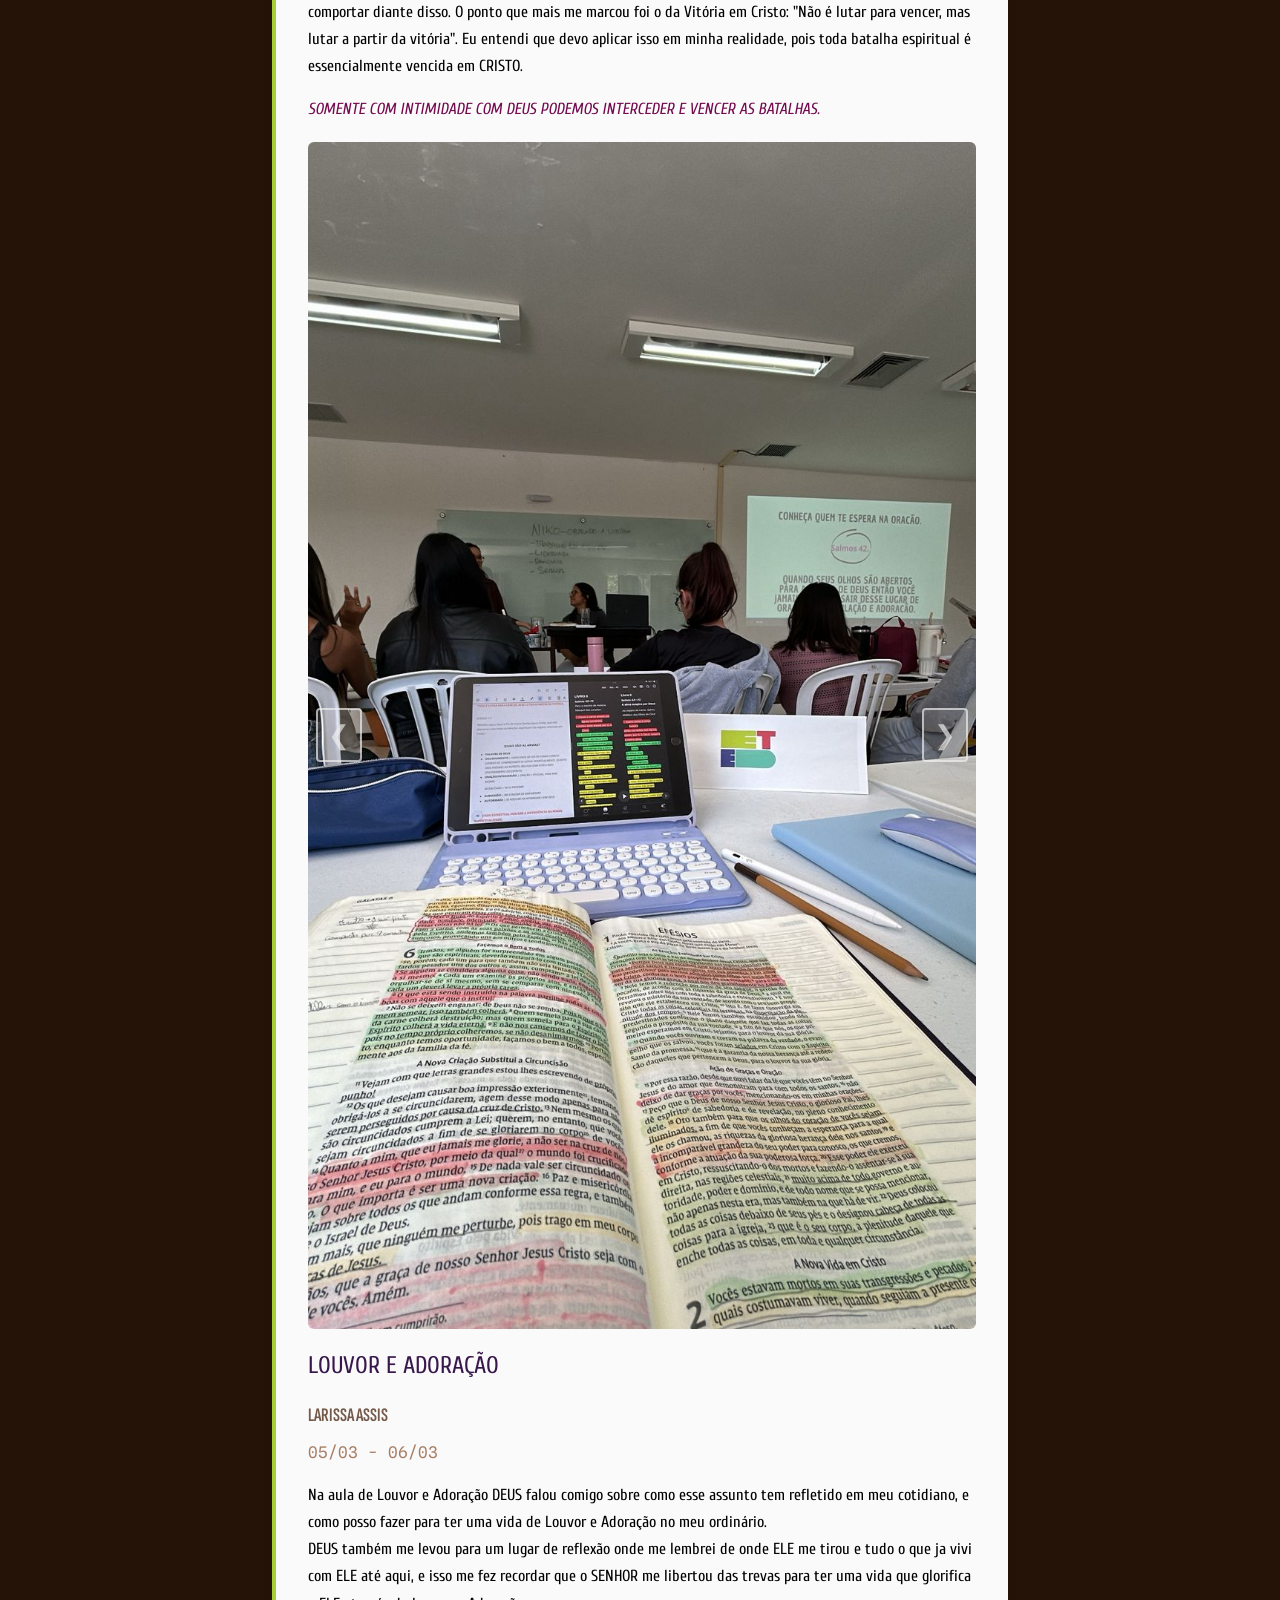
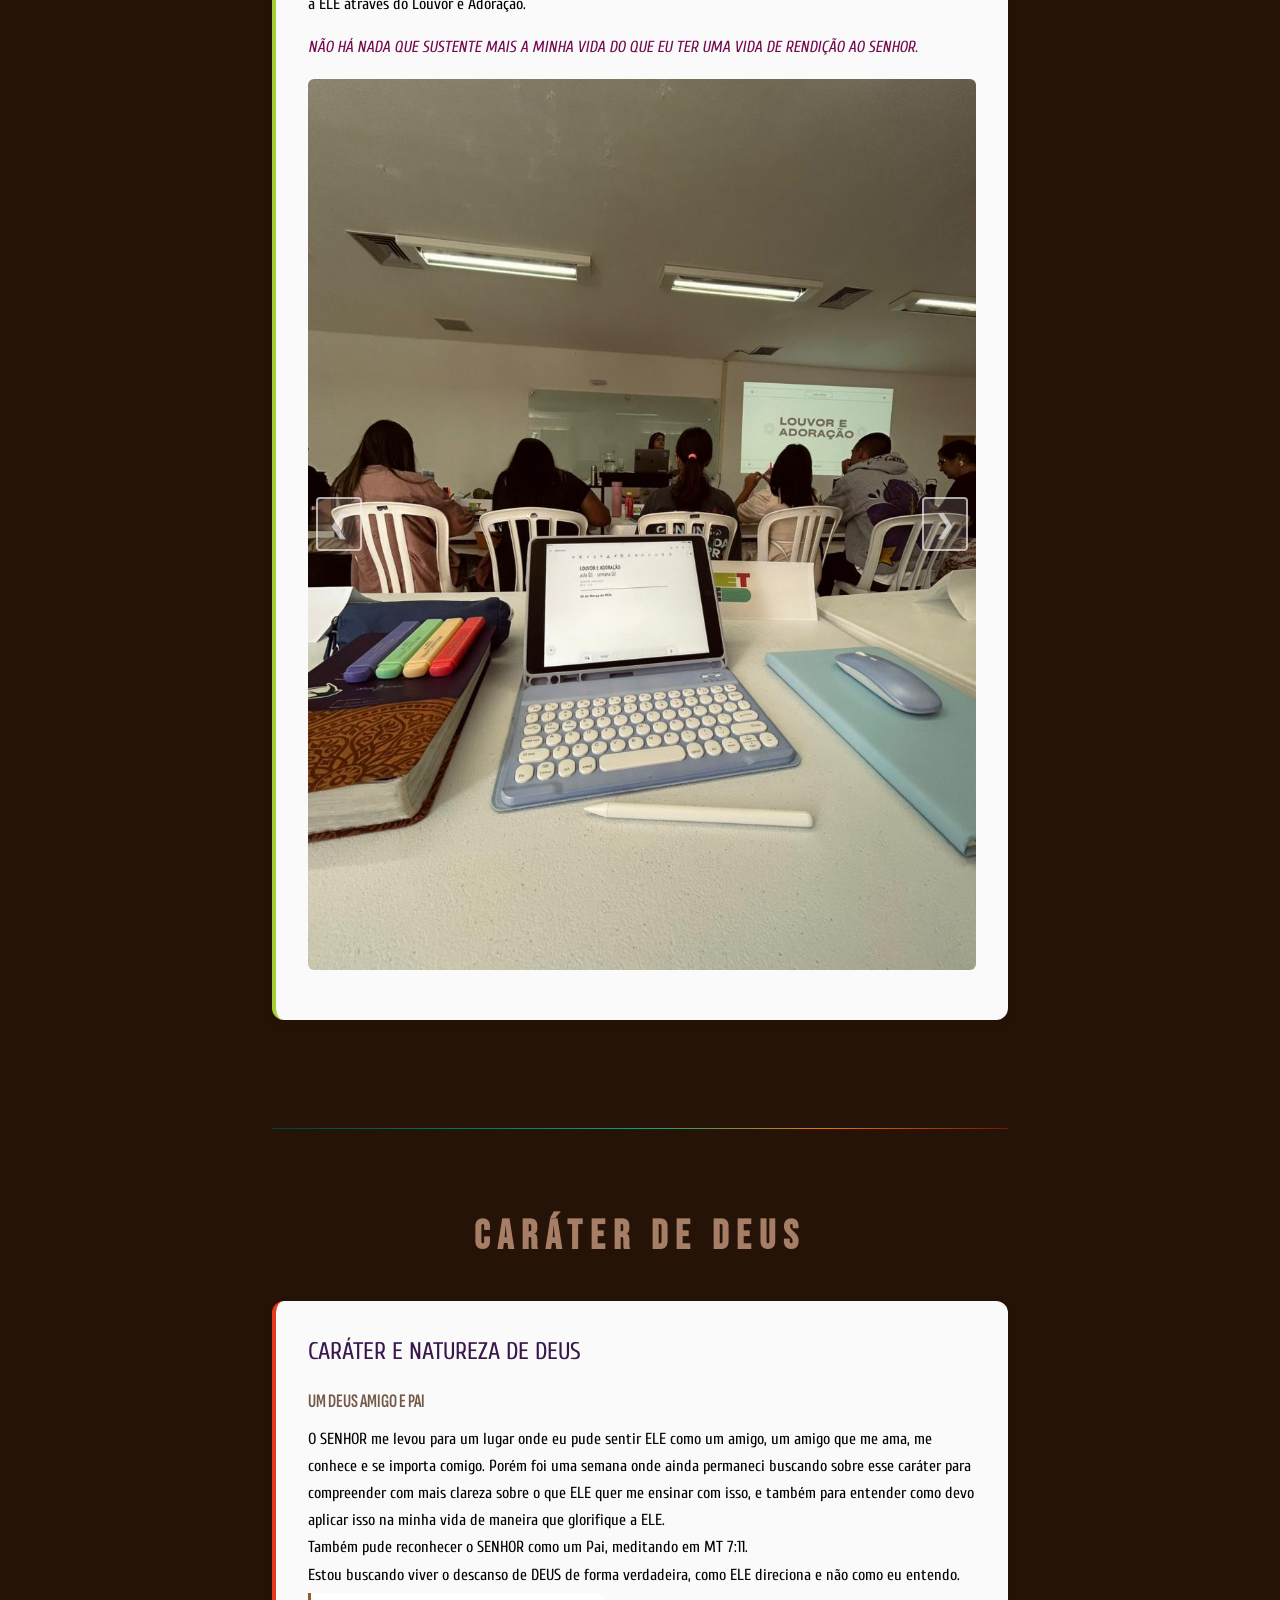
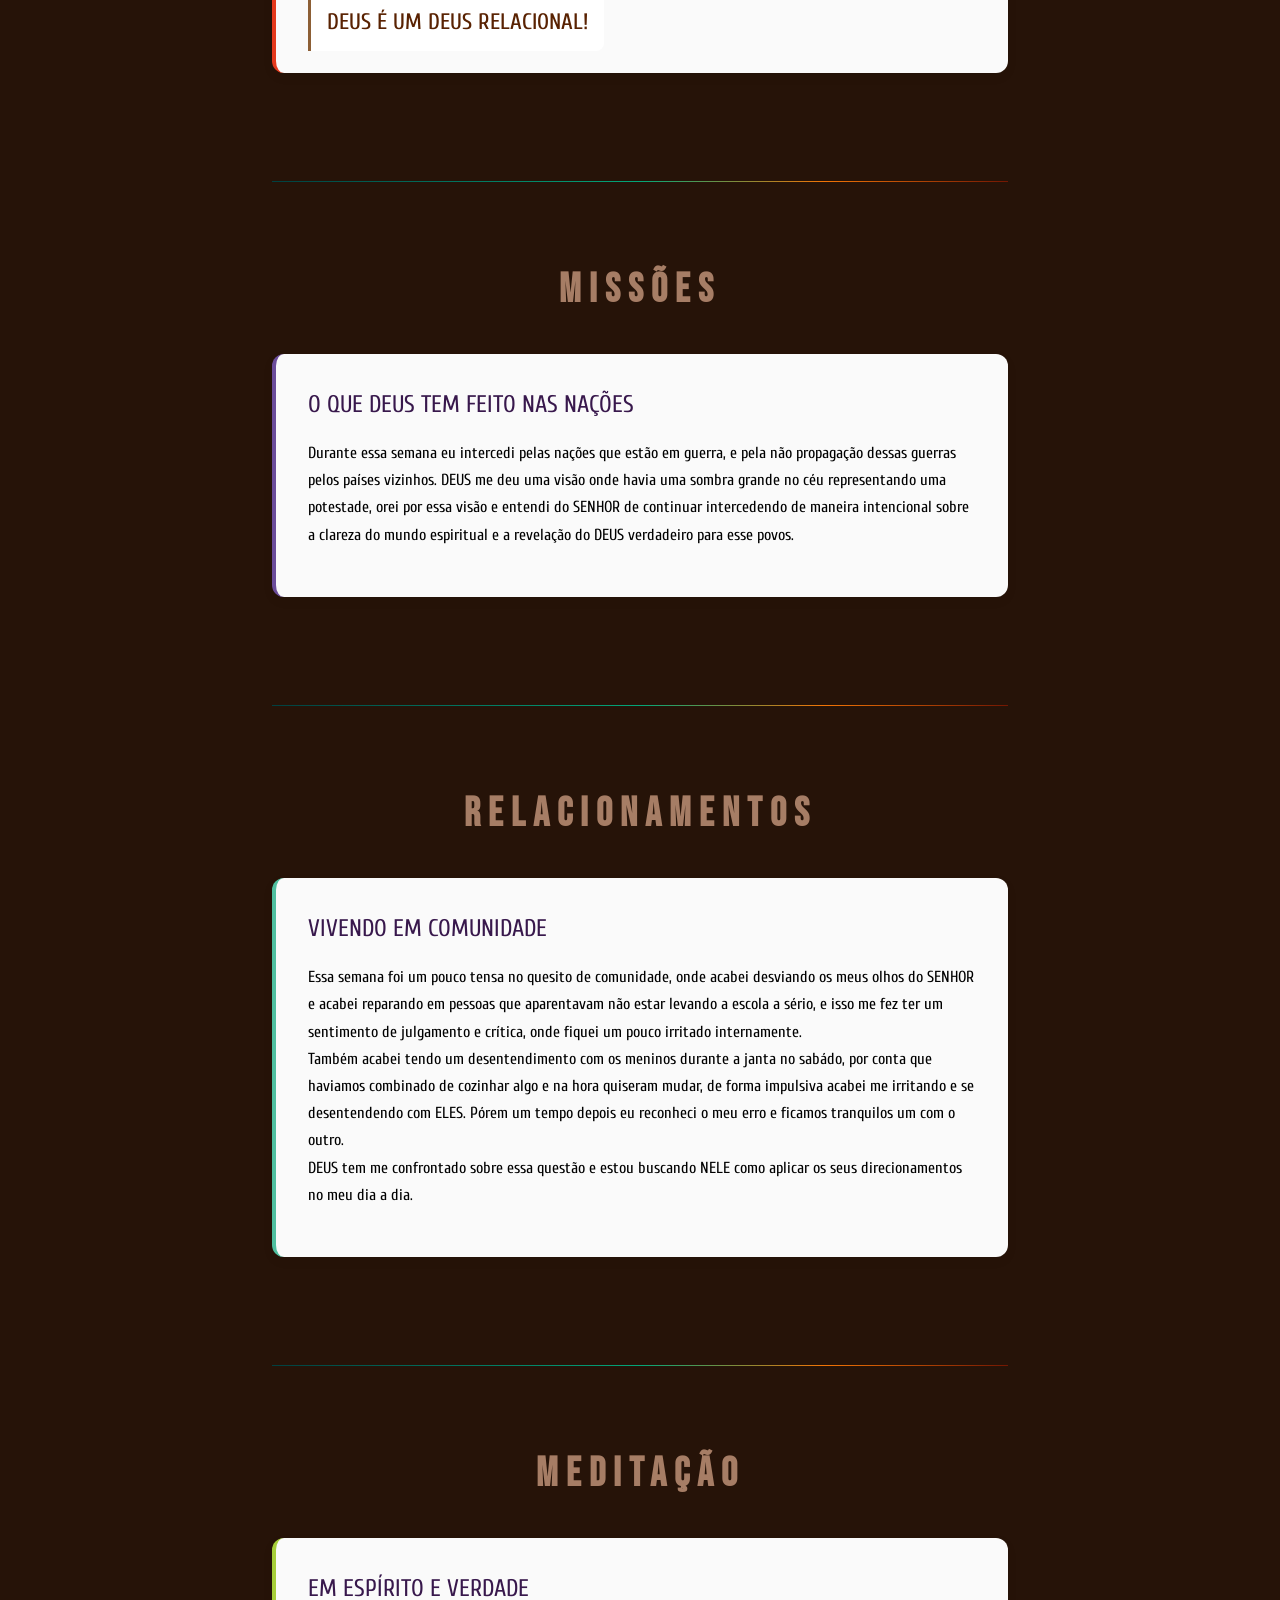
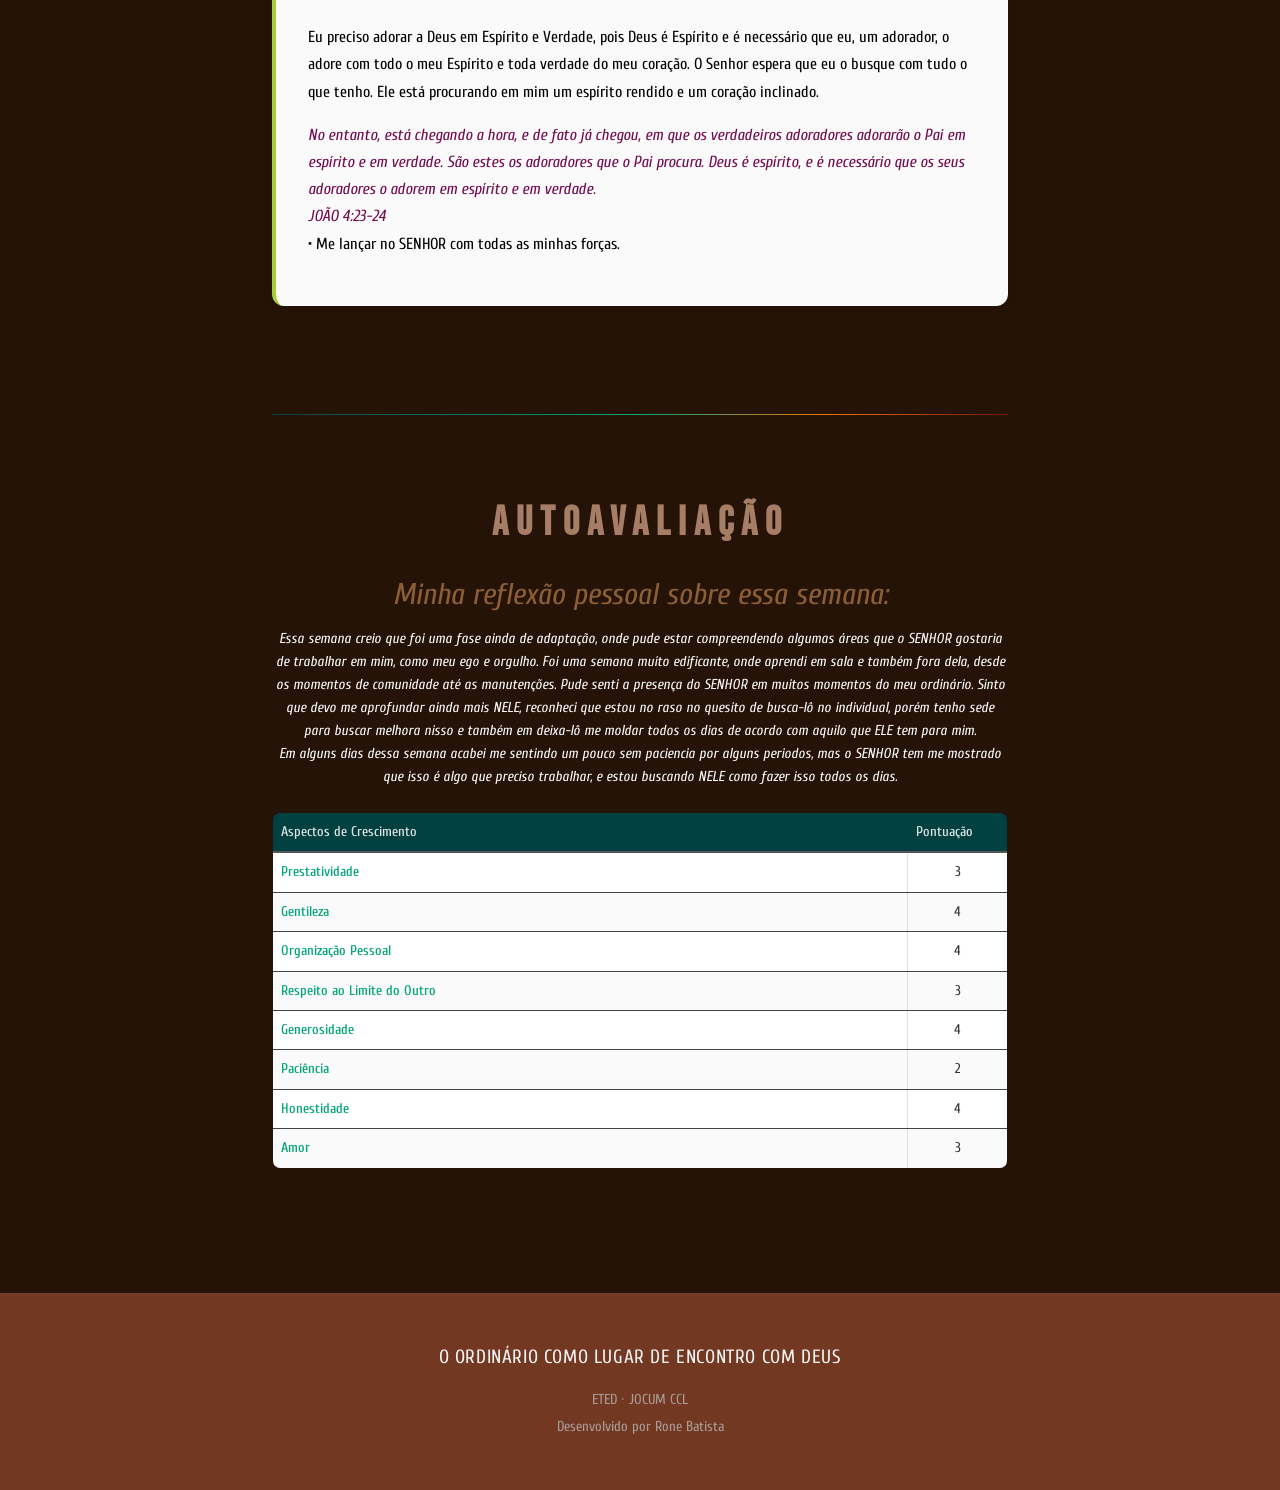
==== commit 01b4dad5: "semana8" ====
--- a/semana2.html
+++ b/semana2.html
@@ -66,8 +66,12 @@
 
                 <div class="carousel">
                     <div class="carousel-images">
-                        <img class="carousel-item" src="./img/semana2.jpeg" alt="">
+                        <img class="carousel-item" src="./img/semana2.jpeg" alt="Imagem da intercessão e batalha espiritual">
+                        <img class="carousel-item" src="./img/semana2.jpeg" alt="Imagem de intercessão - perspectiva 2">
+                        <img class="carousel-item" src="./img/semana2.jpeg" alt="Imagem de batalha espiritual">
                     </div>
+                    <button class="prev">❮</button>
+                    <button class="next">❯</button>
                 </div>
 
                 <h3>LOUVOR E ADORAÇÃO</h3>
@@ -84,8 +88,12 @@
 
                 <div class="carousel">
                     <div class="carousel-images">
-                        <img class="carousel-item" src="./img/semanaa2.jpeg" alt="">
-                    </div>/
+                        <img class="carousel-item" src="./img/semanaa2.jpeg" alt="Imagem de louvor e adoração">
+                        <img class="carousel-item" src="./img/semanaa2.jpeg" alt="Imagem de adoração - perspectiva 2">
+                        <img class="carousel-item" src="./img/semanaa2.jpeg" alt="Imagem de louvor">
+                    </div>
+                    <button class="prev">❮</button>
+                    <button class="next">❯</button>
                 </div>
             </div>
 
--- a/style.css
+++ b/style.css
@@ -9,6 +9,16 @@
 }
 
 *{box-sizing:border-box;margin:0;padding:0}
+
+img {
+  max-width: 100%;
+  height: auto;
+}
+
+img {
+  max-width: 100%;
+  height: auto;
+}
 
 body{
   font-family:-apple-system, BlinkMacSystemFont, "Inter", sans-serif;
@@ -176,8 +186,8 @@
 .carousel-item{width:100%;height:220px;object-fit:cover;border-radius:6px}
 @media(min-width:600px){.carousel-item{height:300px}}
 @media(min-width:900px){.carousel-item{height:420px}}
-.carousel button{position:absolute;top:50%;transform:translateY(-50%);background:transparent;border:none;color:#000;/* set arrow color to black */font-size:1.2rem;padding:6px;cursor:pointer;z-index:10;opacity:0.85}
-.carousel button:hover{opacity:1;color:#000}
+.carousel button{position:absolute;top:50%;transform:translateY(-50%);background:rgba(255,255,255,0.2);border:2px solid var(--text);color:var(--text);font-size:1.4rem;padding:8px 12px;cursor:pointer;z-index:10;opacity:0.7;border-radius:4px;transition:all 0.3s ease}
+.carousel button:hover{opacity:1;background:rgba(255,255,255,0.3);transform:translateY(-50%) scale(1.1)}
 .carousel .prev{left:8px}.carousel .next{right:8px}
 
 .table-wrapper{overflow:auto;margin-top:12px}
